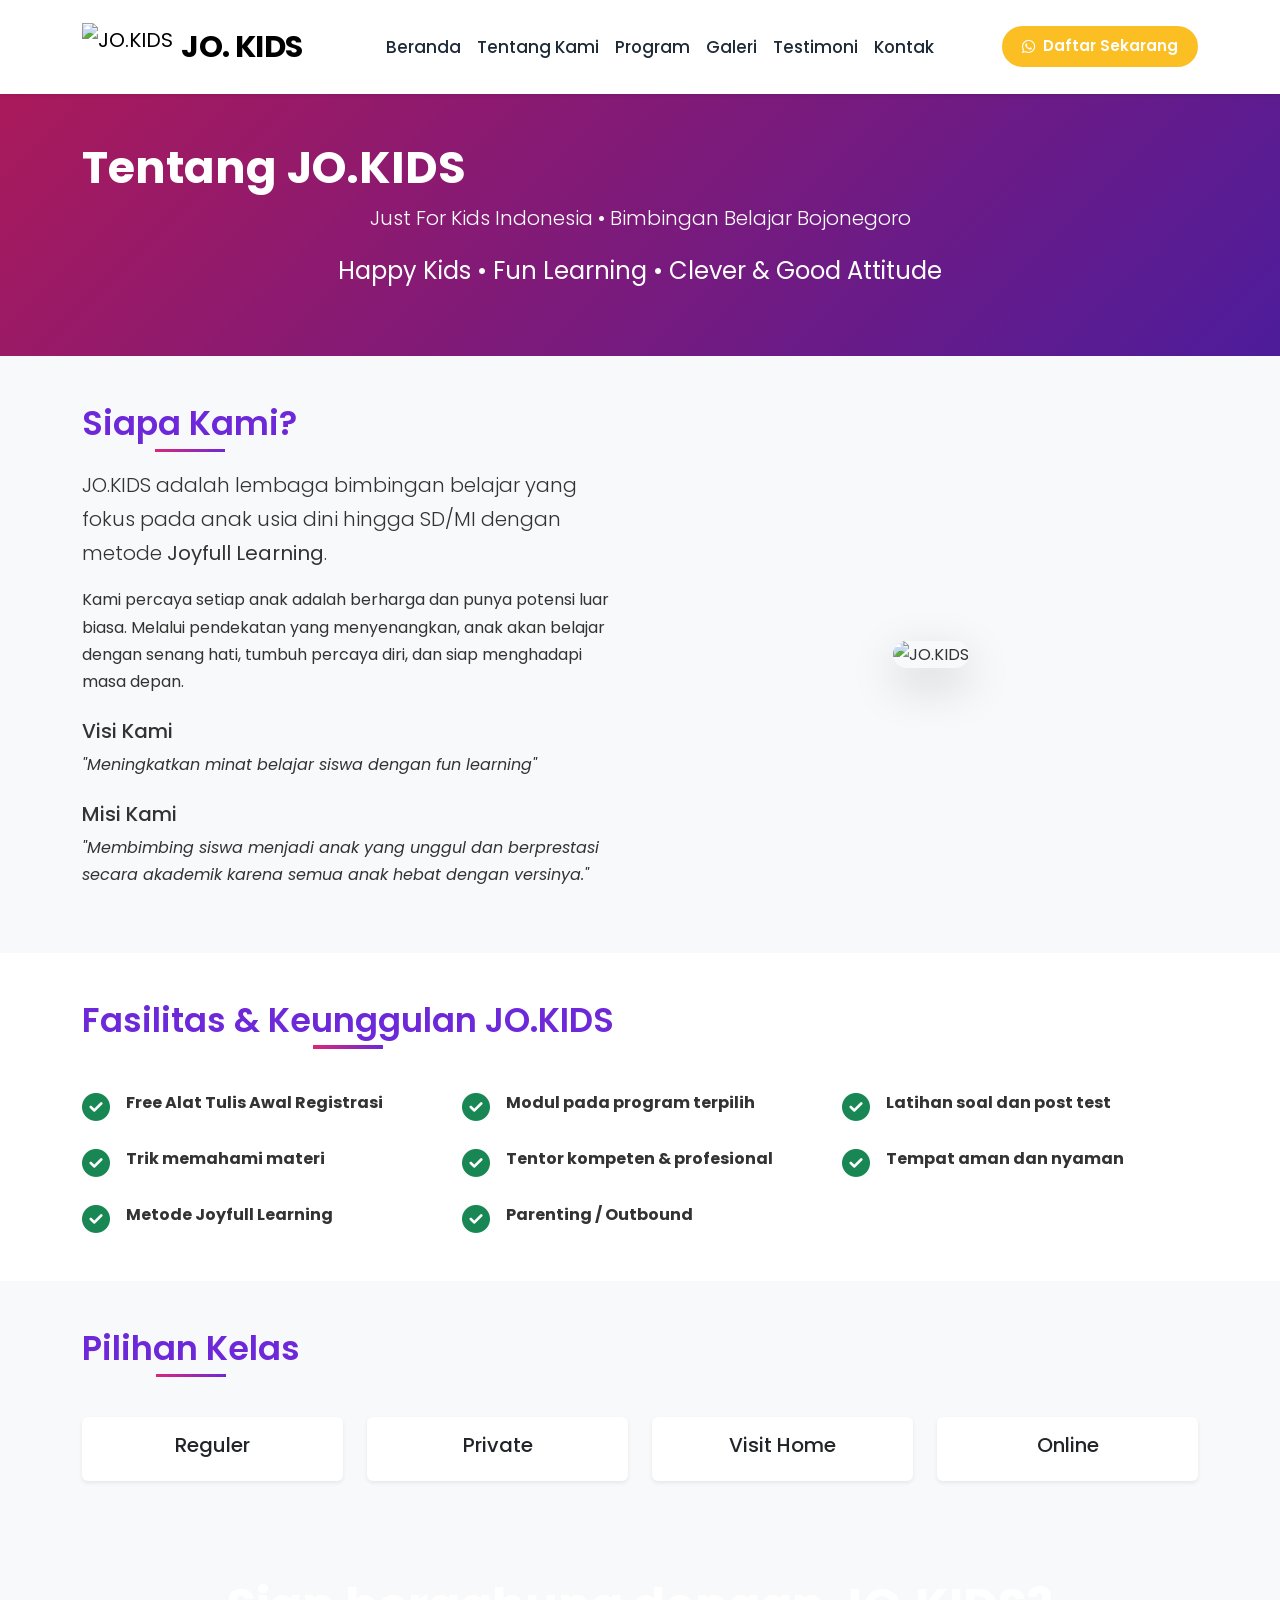
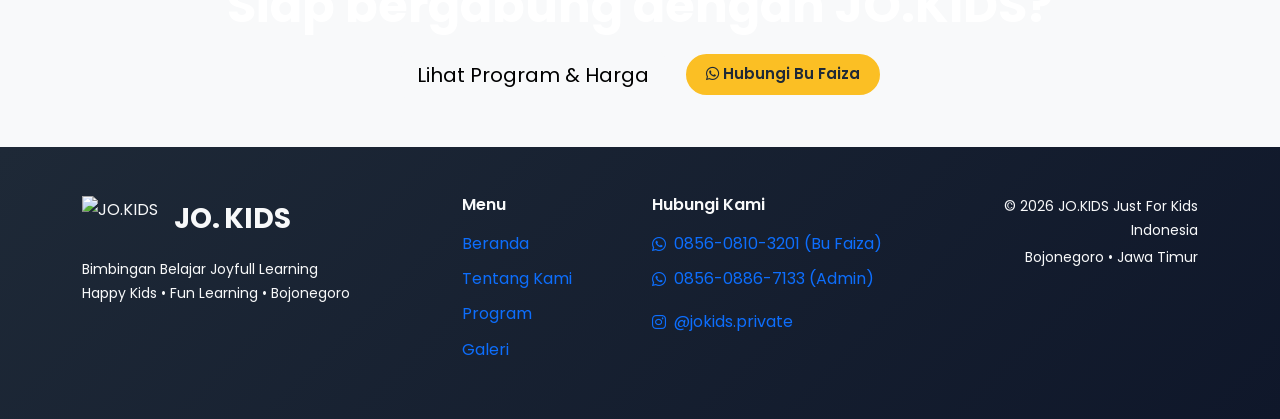
==== pages/about/index.html @ 8c490994 "push ke git hub" ====
<!DOCTYPE html>
<html lang="id">

<head>
    <meta charset="UTF-8">
    <meta name="viewport" content="width=device-width, initial-scale=1.0">
    <meta name="description" content="Tentang JO.KIDS - Bimbingan Belajar Joyfull Learning di Bojonegoro">
    <title>Tentang JO.KIDS | Just For Kids Indonesia</title>

    <!-- Bootstrap 5 -->
    <link href="https://cdn.jsdelivr.net/npm/bootstrap@5.3.3/dist/css/bootstrap.min.css" rel="stylesheet">
    <!-- Font Awesome -->
    <link rel="stylesheet" href="https://cdnjs.cloudflare.com/ajax/libs/font-awesome/6.5.1/css/all.min.css">
    <!-- Custom CSS -->
    <link rel="stylesheet" href="/assets/css/style.css">
</head>

<body class="bg-light d-flex flex-column min-vh-100">

    <!-- Navbar Placeholder -->
    <div id="navbar-placeholder"></div>

    <!-- HERO ABOUT -->
    <section class="hero-bg py-5 py-md-6 text-white text-center">
        <div class="container">
            <h1 class="display-4 fw-bold">Tentang JO.KIDS</h1>
            <p class="lead mb-0">Just For Kids Indonesia • Bimbingan Belajar Bojonegoro</p>
            <p class="mt-3 fs-4">Happy Kids • Fun Learning • Clever &amp; Good Attitude</p>
        </div>
    </section>

    <!-- PROFIL SINGKAT -->
    <section class="py-5">
        <div class="container">
            <div class="row align-items-center g-5">
                <div class="col-lg-6">
                    <h2 class="section-title display-5 mb-4">Siapa Kami?</h2>
                    <p class="lead">JO.KIDS adalah lembaga bimbingan belajar yang fokus pada anak usia dini hingga SD/MI
                        dengan metode <strong>Joyfull Learning</strong>.</p>
                    <p>Kami percaya setiap anak adalah berharga dan punya potensi luar biasa. Melalui pendekatan yang
                        menyenangkan, anak akan belajar dengan senang hati, tumbuh percaya diri, dan siap menghadapi
                        masa depan.</p>

                    <div class="mt-4">
                        <h5 class="text-pink-600">Visi Kami</h5>
                        <p class="fst-italic">"Meningkatkan minat belajar siswa dengan fun learning"</p>

                        <h5 class="text-pink-600 mt-4">Misi Kami</h5>
                        <p class="fst-italic">"Membimbing siswa menjadi anak yang unggul dan berprestasi secara akademik
                            karena semua anak hebat dengan versinya."</p>
                    </div>
                </div>

                <div class="col-lg-6 text-center">
                    <img src="https://source.unsplash.com/random/600x600/?teacher-kids" alt="JO.KIDS"
                        class="img-fluid rounded-4 shadow-lg">
                </div>
            </div>
        </div>
    </section>

    <!-- FASILITAS -->
    <section class="py-5 bg-white">
        <div class="container">
            <h2 class="section-title text-center mb-5">Fasilitas & Keunggulan JO.KIDS</h2>
            <div class="row g-4">
                <div class="col-md-6 col-lg-4">
                    <div class="d-flex gap-3">
                        <i class="fas fa-check-circle text-success fs-3 mt-1"></i>
                        <div>
                            <strong>Free Alat Tulis Awal Registrasi</strong>
                        </div>
                    </div>
                </div>
                <div class="col-md-6 col-lg-4">
                    <div class="d-flex gap-3">
                        <i class="fas fa-check-circle text-success fs-3 mt-1"></i>
                        <div>
                            <strong>Modul pada program terpilih</strong>
                        </div>
                    </div>
                </div>
                <div class="col-md-6 col-lg-4">
                    <div class="d-flex gap-3">
                        <i class="fas fa-check-circle text-success fs-3 mt-1"></i>
                        <div>
                            <strong>Latihan soal dan post test</strong>
                        </div>
                    </div>
                </div>
                <div class="col-md-6 col-lg-4">
                    <div class="d-flex gap-3">
                        <i class="fas fa-check-circle text-success fs-3 mt-1"></i>
                        <div>
                            <strong>Trik memahami materi</strong>
                        </div>
                    </div>
                </div>
                <div class="col-md-6 col-lg-4">
                    <div class="d-flex gap-3">
                        <i class="fas fa-check-circle text-success fs-3 mt-1"></i>
                        <div>
                            <strong>Tentor kompeten & profesional</strong>
                        </div>
                    </div>
                </div>
                <div class="col-md-6 col-lg-4">
                    <div class="d-flex gap-3">
                        <i class="fas fa-check-circle text-success fs-3 mt-1"></i>
                        <div>
                            <strong>Tempat aman dan nyaman</strong>
                        </div>
                    </div>
                </div>
                <div class="col-md-6 col-lg-4">
                    <div class="d-flex gap-3">
                        <i class="fas fa-check-circle text-success fs-3 mt-1"></i>
                        <div>
                            <strong>Metode Joyfull Learning</strong>
                        </div>
                    </div>
                </div>
                <div class="col-md-6 col-lg-4">
                    <div class="d-flex gap-3">
                        <i class="fas fa-check-circle text-success fs-3 mt-1"></i>
                        <div>
                            <strong>Parenting / Outbound</strong>
                        </div>
                    </div>
                </div>
            </div>
        </div>
    </section>

    <!-- OPTION CLASS -->
    <section class="py-5">
        <div class="container">
            <h2 class="section-title text-center mb-5">Pilihan Kelas</h2>
            <div class="row text-center g-4">
                <div class="col-md-3">
                    <div class="card h-100 border-0 shadow-sm">
                        <div class="card-body">
                            <h5>Reguler</h5>
                        </div>
                    </div>
                </div>
                <div class="col-md-3">
                    <div class="card h-100 border-0 shadow-sm">
                        <div class="card-body">
                            <h5>Private</h5>
                        </div>
                    </div>
                </div>
                <div class="col-md-3">
                    <div class="card h-100 border-0 shadow-sm">
                        <div class="card-body">
                            <h5>Visit Home</h5>
                        </div>
                    </div>
                </div>
                <div class="col-md-3">
                    <div class="card h-100 border-0 shadow-sm">
                        <div class="card-body">
                            <h5>Online</h5>
                        </div>
                    </div>
                </div>
            </div>
        </div>
    </section>

    <!-- CTA -->
    <section class="py-5 pink-gradient text-white text-center">
        <div class="container">
            <h2 class="display-5 fw-bold mb-3">Siap bergabung dengan JO.KIDS?</h2>
            <a href="../../pages/programs/index.html" class="btn btn-light btn-lg me-3">Lihat Program & Harga</a>
            <a href="https://wa.me/085608103201" target="_blank" class="btn btn-whatsapp btn-lg">
                <i class="fab fa-whatsapp"></i> Hubungi Bu Faiza
            </a>
        </div>
    </section>

    <!-- Footer Placeholder -->
    <div id="footer-placeholder" class="mt-auto"></div>

    <!-- Scripts -->
    <script src="https://cdn.jsdelivr.net/npm/bootstrap@5.3.3/dist/js/bootstrap.bundle.min.js"></script>
    <script src="/assets/js/main.js"></script>
    <script src="/assets/js/navbar.js"></script>
    <script src="/assets/js/footer.js"></script>
</body>

</html>
---- assets/css/style.css ----
/* =============================================
   JO.KIDS - CSS FINAL (Clean & Organized)
   ============================================= */

@import url('https://fonts.googleapis.com/css2?family=Poppins:wght@400;500;600;700&display=swap');

:root {
    --pink: #db2777;
    --purple: #6d28d9;
    --dark: #1e2937;
}

/* ====================== GLOBAL ====================== */
* {
    margin: 0;
    padding: 0;
    box-sizing: border-box;
}

body {
    font-family: 'Poppins', sans-serif;
    line-height: 1.7;
    color: #333;
}

/* ====================== NAVBAR ====================== */
.navbar {
    padding: 16px 0;
    box-shadow: 0 4px 15px rgba(0, 0, 0, 0.07);
}

.navbar-brand img {
    height: 48px;
}

.navbar-brand span {
    font-size: 1.9rem;
    font-weight: 700;
    letter-spacing: -0.5px;
}

.nav-link {
    font-weight: 500;
    color: var(--dark) !important;
    font-size: 1.05rem;
    padding: 10px 18px;
}

.nav-link:hover,
.nav-link.active {
    color: var(--pink) !important;
}

/* ====================== HERO ====================== */
.hero-bg {
    background: linear-gradient(135deg, #c81e6b, #5b21b6);
    color: white;
    padding: 140px 0 120px;
    position: relative;
}

.hero-bg::before {
    content: '';
    position: absolute;
    top: 0;
    left: 0;
    width: 100%;
    height: 100%;
    background: rgba(0, 0, 0, 0.15);
    z-index: 1;
}

.hero-bg>* {
    position: relative;
    z-index: 2;
}

.hero-bg h1 {
    font-size: 2.8rem;
    font-weight: 700;
    line-height: 1.15;
    text-align: left;
}

/* ====================== BUTTONS ====================== */
.btn-whatsapp {
    background-color: #fbbf24;
    color: #1e2937;
    border: 2px solid #fbbf24;
    font-weight: 600;
    border-radius: 50px;
    padding: 7px 18px;
    font-size: 0.95rem;
    transition: all 0.3s ease;
}

.btn-whatsapp:hover {
    background-color: #f59e0b;
    color: white;
    transform: scale(1.05);
}

.btn-outline-primary {
    background-color: white;
    color: #f59e0b;
    border: 2px solid #f59e0b;
    font-weight: 500;
    border-radius: 50px;
    padding: 7px 22px;
    transition: all 0.3s ease;
}

.btn-outline-primary:hover {
    background-color: #f59e0b;
    color: white;
}

/* ====================== SECTION TITLE ====================== */
.section-title {
    color: var(--purple);
    font-size: 2.1rem;
    font-weight: 600;
    position: relative;
    display: inline-block;
}

.section-title:after {
    content: '';
    position: absolute;
    bottom: -8px;
    left: 50%;
    transform: translateX(-50%);
    width: 70px;
    height: 3.5px;
    background: linear-gradient(to right, var(--pink), var(--purple));
}

/* ====================== PROGRAM UNGGULAN - RE-DESAIN TOTAL FRESH ====================== */
.fresh-program {
    display: flex;
    gap: 24px;
    padding: 32px 28px;
    background: white;
    border-radius: 24px;
    box-shadow: 0 10px 35px rgba(0, 0, 0, 0.07);
    transition: all 0.4s ease;
    height: 100%;
    align-items: flex-start;
}

.fresh-program:hover {
    transform: translateY(-12px);
    box-shadow: 0 25px 50px rgba(219, 39, 119, 0.18);
}

.fresh-icon {
    font-size: 3.5rem;
    flex-shrink: 0;
    width: 75px;
}

.fresh-program h4 {
    font-size: 1.45rem;
    font-weight: 700;
    margin-bottom: 6px;
}

.fresh-program p {
    font-size: 0.98rem;
    line-height: 1.5;
}

/* ====================== FOOTER ====================== */
footer {
    background: linear-gradient(135deg, #1e2937, #0f172a);
    color: #e2e8f0;
    padding: 70px 0 40px;
}

footer a:hover {
    color: #ec4899;
}

/* ====================== RESPONSIVE ====================== */
@media (max-width: 992px) {
    .hero-bg h1 {
        font-size: 2.4rem;
    }
}

@media (max-width: 768px) {
    .hero-bg {
        padding: 100px 0 80px;
    }
}

/* Utility */
.bg-light {
    background-color: #f8f9fa !important;
}

/* ====================== WARNA ICON PROGRAM ====================== */

/* Playgroup - Pink */
.card:nth-child(1) i {
    color: #ec4899 !important;
}

/* Calistung + Tahfidz - Ungu */
.card:nth-child(2) i {
    color: #6d28d9 !important;
}

/* English Kids - Teal / Biru Muda */
.card:nth-child(3) i {
    color: #14b8a6 !important;
}

/* Bonus: Icon lebih besar saat hover */
.card i {
    transition: all 0.3s ease;
}

.card:hover i {
    transform: scale(1.2);
}

/* ====================== ANIMASI CARD PROGRAM UNGGULAN ====================== */
.card {
    transition: all 0.4s cubic-bezier(0.4, 0, 0.2, 1);
}

.card:hover {
    transform: translateY(-18px);
    box-shadow: 0 25px 50px rgba(0, 0, 0, 0.15);
}

.card i {
    transition: all 0.4s cubic-bezier(0.4, 0, 0.2, 1);
}

.card:hover i {
    transform: scale(1.2) rotate(8deg);
}
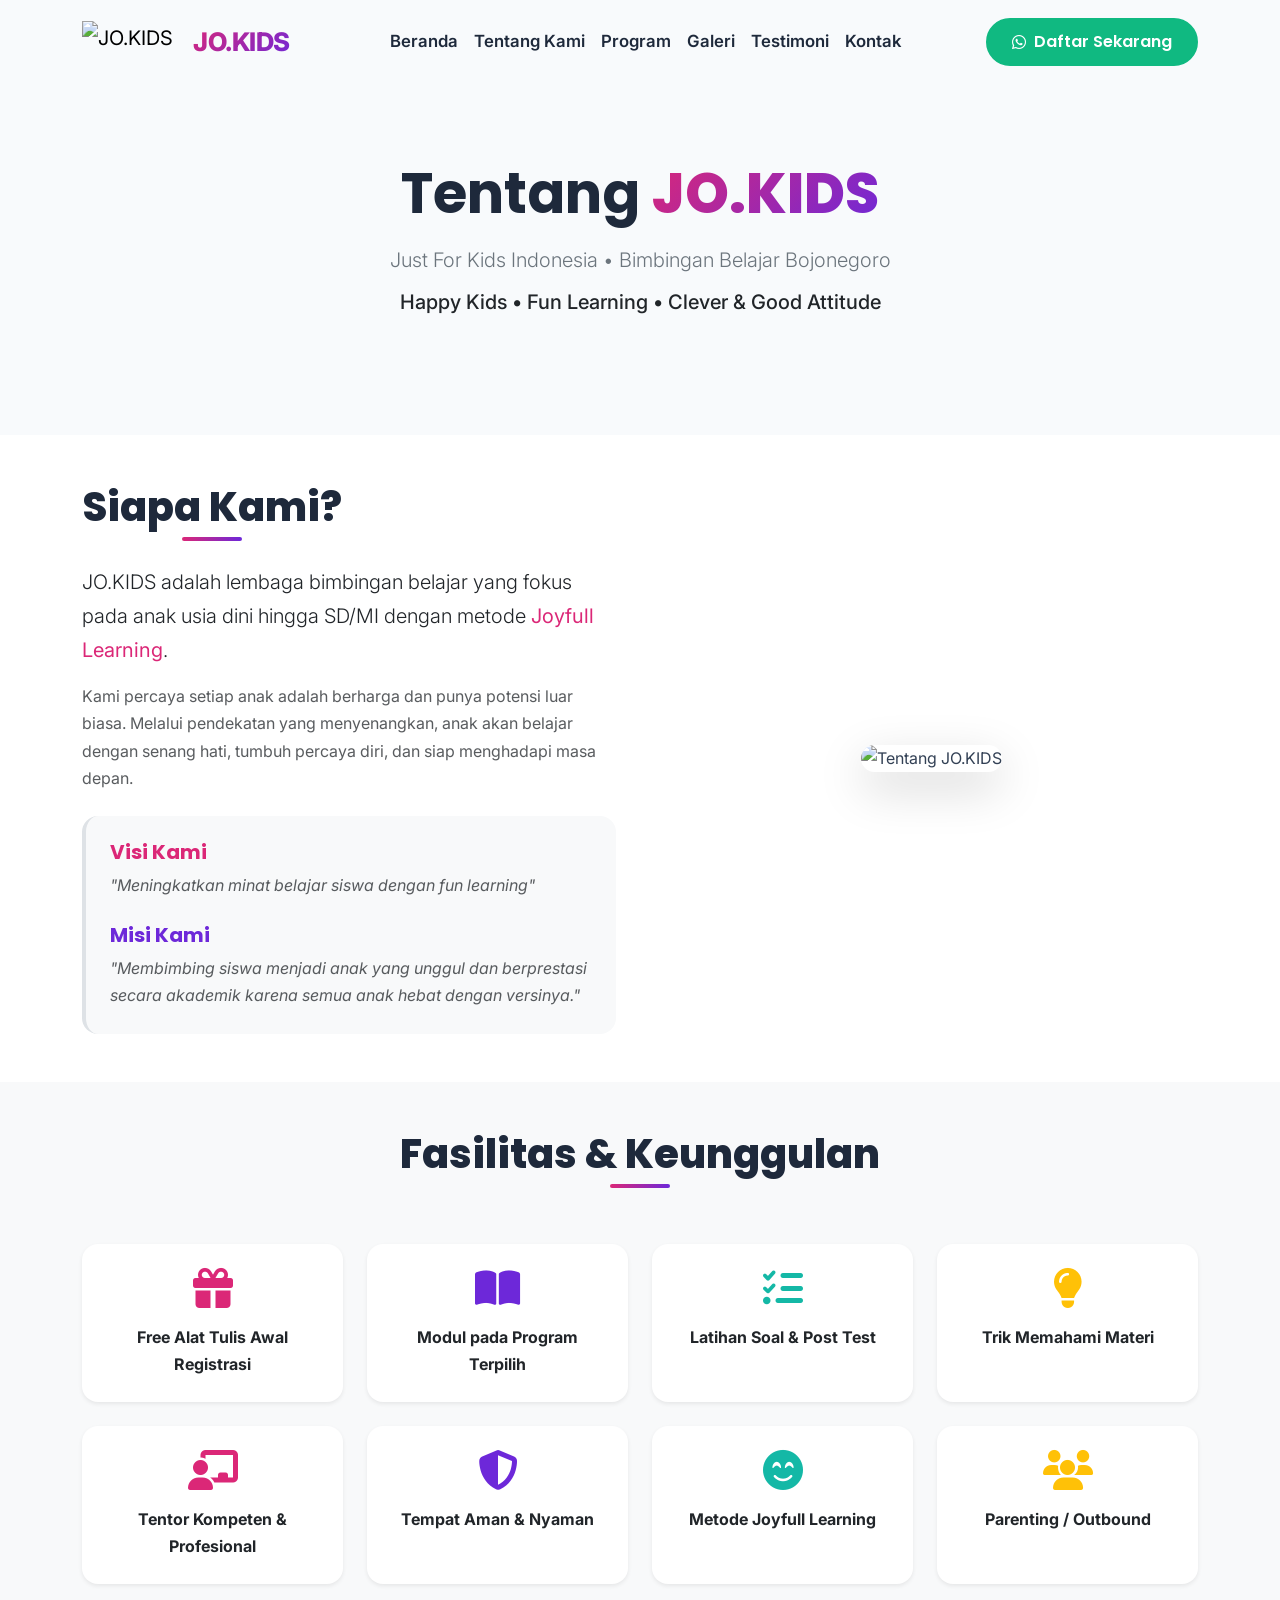
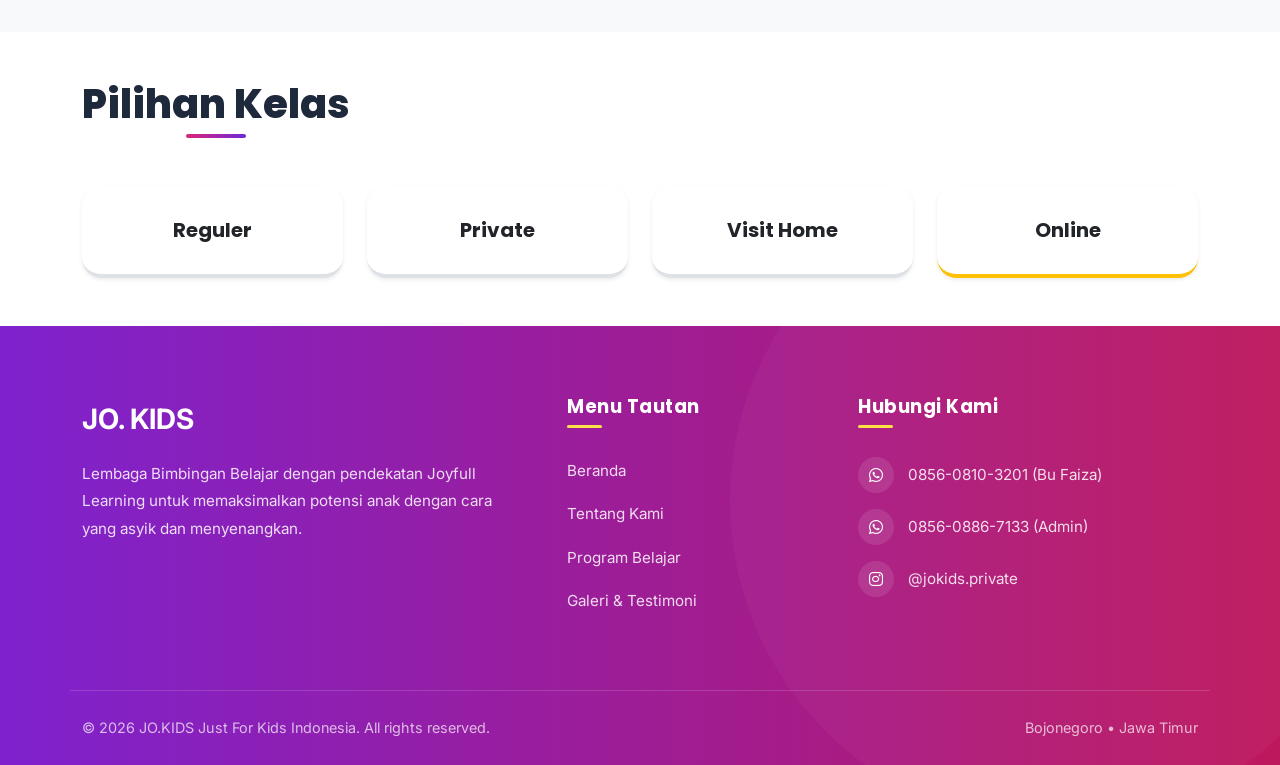
==== commit 83df58a3: "update jokids tampilan" ====
--- a/pages/about/index.html
+++ b/pages/about/index.html
@@ -11,8 +11,8 @@
     <link href="https://cdn.jsdelivr.net/npm/bootstrap@5.3.3/dist/css/bootstrap.min.css" rel="stylesheet">
     <!-- Font Awesome -->
     <link rel="stylesheet" href="https://cdnjs.cloudflare.com/ajax/libs/font-awesome/6.5.1/css/all.min.css">
-    <!-- Custom CSS -->
-    <link rel="stylesheet" href="/assets/css/style.css">
+    <!-- Custom CSS (Gunakan ../../ karena posisi file di dalam pages/about/) -->
+    <link rel="stylesheet" href="../../assets/css/style.css">
 </head>
 
 <body class="bg-light d-flex flex-column min-vh-100">
@@ -20,111 +20,154 @@
     <!-- Navbar Placeholder -->
     <div id="navbar-placeholder"></div>
 
-    <!-- HERO ABOUT -->
-    <section class="hero-bg py-5 py-md-6 text-white text-center">
+    <!-- HERO ABOUT - Disesuaikan dengan CSS kita (Tanpa py-5, Teks Gelap) -->
+    <section class="hero-bg text-center">
         <div class="container">
-            <h1 class="display-4 fw-bold">Tentang JO.KIDS</h1>
-            <p class="lead mb-0">Just For Kids Indonesia • Bimbingan Belajar Bojonegoro</p>
-            <p class="mt-3 fs-4">Happy Kids • Fun Learning • Clever &amp; Good Attitude</p>
+            <h1 class="display-4 fw-bold hero-title mb-3">
+                Tentang <span class="text-gradient">JO.KIDS</span>
+            </h1>
+            <p class="lead mb-2 text-secondary">
+                Just For Kids Indonesia • Bimbingan Belajar Bojonegoro
+            </p>
+            <p class="fs-5 fw-medium text-dark">
+                Happy Kids • Fun Learning • Clever &amp; Good Attitude
+            </p>
         </div>
     </section>
 
     <!-- PROFIL SINGKAT -->
-    <section class="py-5">
+    <section class="py-5 bg-white">
         <div class="container">
             <div class="row align-items-center g-5">
                 <div class="col-lg-6">
-                    <h2 class="section-title display-5 mb-4">Siapa Kami?</h2>
-                    <p class="lead">JO.KIDS adalah lembaga bimbingan belajar yang fokus pada anak usia dini hingga SD/MI
-                        dengan metode <strong>Joyfull Learning</strong>.</p>
-                    <p>Kami percaya setiap anak adalah berharga dan punya potensi luar biasa. Melalui pendekatan yang
+                    <h2 class="section-title display-6 mb-4">Siapa Kami?</h2>
+                    <p class="lead text-dark">
+                        JO.KIDS adalah lembaga bimbingan belajar yang fokus pada anak usia dini hingga SD/MI dengan
+                        metode <strong class="text-pink">Joyfull Learning</strong>.
+                    </p>
+                    <p class="text-muted">
+                        Kami percaya setiap anak adalah berharga dan punya potensi luar biasa. Melalui pendekatan yang
                         menyenangkan, anak akan belajar dengan senang hati, tumbuh percaya diri, dan siap menghadapi
-                        masa depan.</p>
+                        masa depan.
+                    </p>
 
-                    <div class="mt-4">
-                        <h5 class="text-pink-600">Visi Kami</h5>
-                        <p class="fst-italic">"Meningkatkan minat belajar siswa dengan fun learning"</p>
+                    <div class="mt-4 p-4 rounded-4 bg-light border-start border-4 border-pink">
+                        <h5 class="text-pink fw-bold">Visi Kami</h5>
+                        <p class="fst-italic text-muted mb-4">"Meningkatkan minat belajar siswa dengan fun learning"</p>
 
-                        <h5 class="text-pink-600 mt-4">Misi Kami</h5>
-                        <p class="fst-italic">"Membimbing siswa menjadi anak yang unggul dan berprestasi secara akademik
-                            karena semua anak hebat dengan versinya."</p>
+                        <h5 class="text-purple fw-bold">Misi Kami</h5>
+                        <p class="fst-italic text-muted mb-0">"Membimbing siswa menjadi anak yang unggul dan berprestasi
+                            secara akademik karena semua anak hebat dengan versinya."</p>
                     </div>
                 </div>
 
                 <div class="col-lg-6 text-center">
-                    <img src="https://source.unsplash.com/random/600x600/?teacher-kids" alt="JO.KIDS"
-                        class="img-fluid rounded-4 shadow-lg">
+                    <img src="https://images.unsplash.com/photo-1577896851231-70ef18881754?q=80&w=600&auto=format&fit=crop"
+                        alt="Tentang JO.KIDS" class="img-fluid rounded-4 shadow-lg hero-img">
                 </div>
             </div>
         </div>
     </section>
 
     <!-- FASILITAS -->
+    <section class="py-5 bg-light">
+        <div class="container">
+            <div class="text-center mb-5">
+                <h2 class="section-title display-6">Fasilitas & Keunggulan</h2>
+            </div>
+            <div class="row g-4">
+                <!-- Gunakan komponen card ringan agar terlihat rapi -->
+                <div class="col-md-6 col-lg-3">
+                    <div
+                        class="bg-white p-4 rounded-4 shadow-sm h-100 testimo-card d-flex flex-column align-items-center text-center">
+                        <i class="fas fa-gift text-pink fs-1 mb-3"></i>
+                        <strong class="text-dark">Free Alat Tulis Awal Registrasi</strong>
+                    </div>
+                </div>
+                <div class="col-md-6 col-lg-3">
+                    <div
+                        class="bg-white p-4 rounded-4 shadow-sm h-100 testimo-card d-flex flex-column align-items-center text-center">
+                        <i class="fas fa-book-open text-purple fs-1 mb-3"></i>
+                        <strong class="text-dark">Modul pada Program Terpilih</strong>
+                    </div>
+                </div>
+                <div class="col-md-6 col-lg-3">
+                    <div
+                        class="bg-white p-4 rounded-4 shadow-sm h-100 testimo-card d-flex flex-column align-items-center text-center">
+                        <i class="fas fa-tasks text-teal fs-1 mb-3"></i>
+                        <strong class="text-dark">Latihan Soal & Post Test</strong>
+                    </div>
+                </div>
+                <div class="col-md-6 col-lg-3">
+                    <div
+                        class="bg-white p-4 rounded-4 shadow-sm h-100 testimo-card d-flex flex-column align-items-center text-center">
+                        <i class="fas fa-lightbulb text-warning fs-1 mb-3"></i>
+                        <strong class="text-dark">Trik Memahami Materi</strong>
+                    </div>
+                </div>
+                <div class="col-md-6 col-lg-3">
+                    <div
+                        class="bg-white p-4 rounded-4 shadow-sm h-100 testimo-card d-flex flex-column align-items-center text-center">
+                        <i class="fas fa-chalkboard-teacher text-pink fs-1 mb-3"></i>
+                        <strong class="text-dark">Tentor Kompeten & Profesional</strong>
+                    </div>
+                </div>
+                <div class="col-md-6 col-lg-3">
+                    <div
+                        class="bg-white p-4 rounded-4 shadow-sm h-100 testimo-card d-flex flex-column align-items-center text-center">
+                        <i class="fas fa-shield-alt text-purple fs-1 mb-3"></i>
+                        <strong class="text-dark">Tempat Aman & Nyaman</strong>
+                    </div>
+                </div>
+                <div class="col-md-6 col-lg-3">
+                    <div
+                        class="bg-white p-4 rounded-4 shadow-sm h-100 testimo-card d-flex flex-column align-items-center text-center">
+                        <i class="fas fa-smile-beam text-teal fs-1 mb-3"></i>
+                        <strong class="text-dark">Metode Joyfull Learning</strong>
+                    </div>
+                </div>
+                <div class="col-md-6 col-lg-3">
+                    <div
+                        class="bg-white p-4 rounded-4 shadow-sm h-100 testimo-card d-flex flex-column align-items-center text-center">
+                        <i class="fas fa-users text-warning fs-1 mb-3"></i>
+                        <strong class="text-dark">Parenting / Outbound</strong>
+                    </div>
+                </div>
+            </div>
+        </div>
+    </section>
+
+    <!-- OPTION CLASS -->
     <section class="py-5 bg-white">
         <div class="container">
-            <h2 class="section-title text-center mb-5">Fasilitas & Keunggulan JO.KIDS</h2>
-            <div class="row g-4">
-                <div class="col-md-6 col-lg-4">
-                    <div class="d-flex gap-3">
-                        <i class="fas fa-check-circle text-success fs-3 mt-1"></i>
-                        <div>
-                            <strong>Free Alat Tulis Awal Registrasi</strong>
+            <h2 class="section-title text-center mb-5 display-6">Pilihan Kelas</h2>
+            <div class="row text-center g-4 justify-content-center">
+                <!-- Menggunakan style testimo-card agar ada efek melayang -->
+                <div class="col-md-3">
+                    <div class="card h-100 border-0 shadow-sm testimo-card py-3 border-bottom border-4 border-pink">
+                        <div class="card-body">
+                            <h5 class="fw-bold text-dark mb-0">Reguler</h5>
                         </div>
                     </div>
                 </div>
-                <div class="col-md-6 col-lg-4">
-                    <div class="d-flex gap-3">
-                        <i class="fas fa-check-circle text-success fs-3 mt-1"></i>
-                        <div>
-                            <strong>Modul pada program terpilih</strong>
+                <div class="col-md-3">
+                    <div class="card h-100 border-0 shadow-sm testimo-card py-3 border-bottom border-4 border-purple">
+                        <div class="card-body">
+                            <h5 class="fw-bold text-dark mb-0">Private</h5>
                         </div>
                     </div>
                 </div>
-                <div class="col-md-6 col-lg-4">
-                    <div class="d-flex gap-3">
-                        <i class="fas fa-check-circle text-success fs-3 mt-1"></i>
-                        <div>
-                            <strong>Latihan soal dan post test</strong>
+                <div class="col-md-3">
+                    <div class="card h-100 border-0 shadow-sm testimo-card py-3 border-bottom border-4 border-teal">
+                        <div class="card-body">
+                            <h5 class="fw-bold text-dark mb-0">Visit Home</h5>
                         </div>
                     </div>
                 </div>
-                <div class="col-md-6 col-lg-4">
-                    <div class="d-flex gap-3">
-                        <i class="fas fa-check-circle text-success fs-3 mt-1"></i>
-                        <div>
-                            <strong>Trik memahami materi</strong>
-                        </div>
-                    </div>
-                </div>
-                <div class="col-md-6 col-lg-4">
-                    <div class="d-flex gap-3">
-                        <i class="fas fa-check-circle text-success fs-3 mt-1"></i>
-                        <div>
-                            <strong>Tentor kompeten & profesional</strong>
-                        </div>
-                    </div>
-                </div>
-                <div class="col-md-6 col-lg-4">
-                    <div class="d-flex gap-3">
-                        <i class="fas fa-check-circle text-success fs-3 mt-1"></i>
-                        <div>
-                            <strong>Tempat aman dan nyaman</strong>
-                        </div>
-                    </div>
-                </div>
-                <div class="col-md-6 col-lg-4">
-                    <div class="d-flex gap-3">
-                        <i class="fas fa-check-circle text-success fs-3 mt-1"></i>
-                        <div>
-                            <strong>Metode Joyfull Learning</strong>
-                        </div>
-                    </div>
-                </div>
-                <div class="col-md-6 col-lg-4">
-                    <div class="d-flex gap-3">
-                        <i class="fas fa-check-circle text-success fs-3 mt-1"></i>
-                        <div>
-                            <strong>Parenting / Outbound</strong>
+                <div class="col-md-3">
+                    <div class="card h-100 border-0 shadow-sm testimo-card py-3 border-bottom border-4 border-warning">
+                        <div class="card-body">
+                            <h5 class="fw-bold text-dark mb-0">Online</h5>
                         </div>
                     </div>
                 </div>
@@ -132,62 +175,14 @@
         </div>
     </section>
 
-    <!-- OPTION CLASS -->
-    <section class="py-5">
-        <div class="container">
-            <h2 class="section-title text-center mb-5">Pilihan Kelas</h2>
-            <div class="row text-center g-4">
-                <div class="col-md-3">
-                    <div class="card h-100 border-0 shadow-sm">
-                        <div class="card-body">
-                            <h5>Reguler</h5>
-                        </div>
-                    </div>
-                </div>
-                <div class="col-md-3">
-                    <div class="card h-100 border-0 shadow-sm">
-                        <div class="card-body">
-                            <h5>Private</h5>
-                        </div>
-                    </div>
-                </div>
-                <div class="col-md-3">
-                    <div class="card h-100 border-0 shadow-sm">
-                        <div class="card-body">
-                            <h5>Visit Home</h5>
-                        </div>
-                    </div>
-                </div>
-                <div class="col-md-3">
-                    <div class="card h-100 border-0 shadow-sm">
-                        <div class="card-body">
-                            <h5>Online</h5>
-                        </div>
-                    </div>
-                </div>
-            </div>
-        </div>
-    </section>
-
-    <!-- CTA -->
-    <section class="py-5 pink-gradient text-white text-center">
-        <div class="container">
-            <h2 class="display-5 fw-bold mb-3">Siap bergabung dengan JO.KIDS?</h2>
-            <a href="../../pages/programs/index.html" class="btn btn-light btn-lg me-3">Lihat Program & Harga</a>
-            <a href="https://wa.me/085608103201" target="_blank" class="btn btn-whatsapp btn-lg">
-                <i class="fab fa-whatsapp"></i> Hubungi Bu Faiza
-            </a>
-        </div>
-    </section>
-
     <!-- Footer Placeholder -->
     <div id="footer-placeholder" class="mt-auto"></div>
 
-    <!-- Scripts -->
+    <!-- Scripts (Gunakan ../../ agar pathnya benar) -->
     <script src="https://cdn.jsdelivr.net/npm/bootstrap@5.3.3/dist/js/bootstrap.bundle.min.js"></script>
-    <script src="/assets/js/main.js"></script>
-    <script src="/assets/js/navbar.js"></script>
-    <script src="/assets/js/footer.js"></script>
+    <script src="../../assets/js/main.js"></script>
+    <script src="../../assets/js/navbar.js"></script>
+    <script src="../../assets/js/footer.js"></script>
 </body>
 
 </html>
--- a/assets/css/style.css
+++ b/assets/css/style.css
@@ -2,12 +2,14 @@
    JO.KIDS - CSS FINAL (Clean & Organized)
    ============================================= */
 
-@import url('https://fonts.googleapis.com/css2?family=Poppins:wght@400;500;600;700&display=swap');
+@import url('https://fonts.googleapis.com/css2?family=Poppins:wght@400;500;600;700;800&family=Inter:wght@400;500&display=swap');
 
 :root {
     --pink: #db2777;
     --purple: #6d28d9;
-    --dark: #1e2937;
+    --teal: #14b8a6;
+    --dark: #1e293b;
+    --light-bg: #f8fafc;
 }
 
 /* ====================== GLOBAL ====================== */
@@ -18,32 +20,113 @@
 }
 
 body {
+    font-family: 'Inter', sans-serif;
+    line-height: 1.7;
+    color: #334155;
+    background-color: var(--light-bg);
+    /* Set padding 0 di body, biarkan Hero Section yang mengatur jarak aman */
+    padding-top: 0;
+}
+
+h1,
+h2,
+h3,
+h4,
+h5,
+h6 {
     font-family: 'Poppins', sans-serif;
-    line-height: 1.7;
-    color: #333;
-}
-
-/* ====================== NAVBAR ====================== */
+    color: var(--dark);
+}
+
+/* Utility Warna Khusus & Badge */
+.text-pink {
+    color: var(--pink) !important;
+}
+
+.text-purple {
+    color: var(--purple) !important;
+}
+
+.text-teal {
+    color: var(--teal) !important;
+}
+
+.bg-pink-light {
+    background-color: rgba(219, 39, 119, 0.1) !important;
+}
+
+.bg-purple-light {
+    background-color: rgba(109, 40, 217, 0.1) !important;
+}
+
+.bg-teal-light {
+    background-color: rgba(20, 184, 166, 0.1) !important;
+}
+
+
+/* ====================== NAVBAR (State Awal: Transparan) ====================== */
 .navbar {
-    padding: 16px 0;
-    box-shadow: 0 4px 15px rgba(0, 0, 0, 0.07);
+    padding: 15px 0;
+    /* Ukuran padding dibuat tetap 15px */
+    background-color: transparent !important;
+    box-shadow: none;
+    border-bottom: none;
+    position: fixed;
+    top: 0;
+    width: 100%;
+    z-index: 1050;
+    transition: all 0.4s ease-in-out;
+}
+
+.navbar-brand {
+    display: flex;
+    align-items: center;
+    gap: 12px;
+    text-decoration: none;
 }
 
 .navbar-brand img {
-    height: 48px;
+    height: 42px;
+    /* Ukuran gambar tetap */
+    object-fit: contain;
 }
 
 .navbar-brand span {
-    font-size: 1.9rem;
-    font-weight: 700;
+    font-size: 1.6rem;
+    /* Ukuran teks logo tetap */
+    font-weight: 800;
     letter-spacing: -0.5px;
+    background: linear-gradient(135deg, var(--pink), var(--purple));
+    -webkit-background-clip: text;
+    -webkit-text-fill-color: transparent;
+    transition: all 0.4s ease;
 }
 
 .nav-link {
-    font-weight: 500;
+    font-weight: 600;
     color: var(--dark) !important;
     font-size: 1.05rem;
     padding: 10px 18px;
+    position: relative;
+    transition: all 0.3s ease;
+}
+
+.nav-link::after {
+    content: '';
+    position: absolute;
+    width: 0;
+    height: 3px;
+    bottom: 2px;
+    left: 50%;
+    background: linear-gradient(to right, var(--pink), var(--purple));
+    transition: all 0.3s ease;
+    transform: translateX(-50%);
+    border-radius: 2px;
+}
+
+.nav-link:hover::after,
+.nav-link.active::after {
+    width: 60%;
 }
 
 .nav-link:hover,
@@ -51,194 +134,406 @@
     color: var(--pink) !important;
 }
 
-/* ====================== HERO ====================== */
+.navbar-toggler i {
+    color: var(--dark);
+    transition: color 0.3s ease;
+}
+
+/* ====================== NAVBAR (State Saat Di-Scroll: GRADASI ALA FOOTER) ====================== */
+.navbar.scrolled {
+    padding: 15px 0;
+    /* Ini rahasianya: Gradasi persis seperti footer! */
+    background: linear-gradient(to right, #7e22ce, #be185d) !important;
+    box-shadow: 0 4px 20px rgba(0, 0, 0, 0.15);
+    /* Menghilangkan border gradasi bawah karena background-nya sudah gradasi */
+    border-image: none;
+    border-bottom: none;
+}
+
+/* Teks Logo jadi putih bersih saat di-scroll */
+.navbar.scrolled .navbar-brand span {
+    background: none !important;
+    -webkit-text-fill-color: #ffffff !important;
+    color: #ffffff !important;
+    font-size: 1.6rem;
+}
+
+/* Teks Menu jadi putih agak transparan */
+.navbar.scrolled .nav-link {
+    color: rgba(255, 255, 255, 0.9) !important;
+}
+
+/* Teks Menu jadi putih solid saat di-hover/aktif */
+.navbar.scrolled .nav-link:hover,
+.navbar.scrolled .nav-link.active {
+    color: #ffffff !important;
+}
+
+/* Garis bawah menu saat di-hover menjadi kuning agar kontras dengan gradasi background */
+.navbar.scrolled .nav-link::after {
+    background: #fde047;
+}
+
+/* Icon Hamburger (Mobile) jadi putih */
+.navbar.scrolled .navbar-toggler i {
+    color: #ffffff;
+}
+
+/* ====================== TOMBOL WA DI NAVBAR SAAT DI-SCROLL ====================== */
+/* Tombol diubah menjadi Outline Putih agar elegan di atas background gradasi */
+.navbar.scrolled .btn-whatsapp {
+    background-color: transparent !important;
+    color: #ffffff !important;
+    border: 2px solid #ffffff !important;
+}
+
+/* Saat di-hover, tombol WA jadi kuning */
+.navbar.scrolled .btn-whatsapp:hover {
+    background-color: #fde047 !important;
+    border-color: #fde047 !important;
+    color: #1e293b !important;
+    /* Teks jadi gelap agar terbaca jelas di atas kuning */
+}
+
+/* ====================== TOMBOL NAVBAR FIX ====================== */
+.btn-whatsapp {
+    background-color: #10b981;
+    color: #ffffff !important;
+    /* Paksa warna teks jadi putih di awal */
+    border: 2px solid #10b981;
+    font-family: 'Poppins', sans-serif;
+    font-weight: 600;
+    padding: 8px 24px;
+    font-size: 1rem;
+    transition: all 0.3s ease;
+}
+
+.btn-whatsapp:hover {
+    background-color: #059669;
+    border-color: #059669;
+    color: #ffffff !important;
+    transform: translateY(-3px);
+    box-shadow: 0 10px 20px rgba(16, 185, 129, 0.2);
+}
+
+.navbar.scrolled .btn-whatsapp {
+    background-color: #ffffff !important;
+    color: var(--purple) !important;
+    /* Saat scroll, teks tombol WA jadi ungu */
+    border: 2px solid #ffffff !important;
+}
+
+.navbar.scrolled .btn-whatsapp:hover {
+    background-color: #fde047 !important;
+    border-color: #fde047 !important;
+    color: var(--dark) !important;
+}
+
+/* ====================== HERO SECTION (Perbaikan Nabrak) ====================== */
 .hero-bg {
-    background: linear-gradient(135deg, #c81e6b, #5b21b6);
-    color: white;
-    padding: 140px 0 120px;
+    background-color: var(--light-bg);
     position: relative;
-}
-
-.hero-bg::before {
-    content: '';
-    position: absolute;
-    top: 0;
-    left: 0;
-    width: 100%;
-    height: 100%;
-    background: rgba(0, 0, 0, 0.15);
-    z-index: 1;
-}
-
-.hero-bg>* {
-    position: relative;
-    z-index: 2;
-}
-
-.hero-bg h1 {
-    font-size: 2.8rem;
-    font-weight: 700;
-    line-height: 1.15;
-    text-align: left;
-}
+    /* PENTING: Padding 160px ini yang mendorong konten ke bawah agar tidak ditabrak Navbar */
+    padding: 160px 0 100px;
+    overflow: hidden;
+}
+
+.hero-title {
+    color: var(--dark);
+    font-weight: 800;
+    line-height: 1.2;
+}
+
+.text-gradient {
+    background: linear-gradient(135deg, var(--pink), var(--purple));
+    -webkit-background-clip: text;
+    -webkit-text-fill-color: transparent;
+    font-weight: 800 !important;
+}
+
+.hero-img {
+    animation: float 6s ease-in-out infinite;
+}
+
+@keyframes float {
+    0% {
+        transform: translateY(0px);
+    }
+
+    50% {
+        transform: translateY(-15px);
+    }
+
+    100% {
+        transform: translateY(0px);
+    }
+}
+
 
 /* ====================== BUTTONS ====================== */
 .btn-whatsapp {
-    background-color: #fbbf24;
-    color: #1e2937;
-    border: 2px solid #fbbf24;
+    background-color: #10b981;
+    color: white;
+    border: 2px solid #10b981;
+    font-family: 'Poppins', sans-serif;
     font-weight: 600;
     border-radius: 50px;
-    padding: 7px 18px;
-    font-size: 0.95rem;
+    padding: 10px 24px;
+    font-size: 1rem;
     transition: all 0.3s ease;
 }
 
 .btn-whatsapp:hover {
-    background-color: #f59e0b;
+    background-color: #059669;
+    border-color: #059669;
     color: white;
-    transform: scale(1.05);
+    transform: translateY(-3px);
+    box-shadow: 0 10px 20px rgba(16, 185, 129, 0.2);
 }
 
 .btn-outline-primary {
-    background-color: white;
-    color: #f59e0b;
-    border: 2px solid #f59e0b;
-    font-weight: 500;
+    background-color: transparent;
+    color: var(--pink);
+    border: 2px solid var(--pink);
+    font-family: 'Poppins', sans-serif;
+    font-weight: 600;
     border-radius: 50px;
-    padding: 7px 22px;
+    padding: 10px 24px;
     transition: all 0.3s ease;
 }
 
 .btn-outline-primary:hover {
-    background-color: #f59e0b;
+    background-color: var(--pink);
     color: white;
-}
+    transform: translateY(-3px);
+    box-shadow: 0 10px 20px rgba(219, 39, 119, 0.2);
+}
+
 
 /* ====================== SECTION TITLE ====================== */
 .section-title {
-    color: var(--purple);
-    font-size: 2.1rem;
-    font-weight: 600;
+    color: var(--dark);
+    font-weight: 800;
     position: relative;
     display: inline-block;
+    padding-bottom: 10px;
 }
 
 .section-title:after {
     content: '';
     position: absolute;
-    bottom: -8px;
+    bottom: 0;
     left: 50%;
     transform: translateX(-50%);
-    width: 70px;
-    height: 3.5px;
+    width: 60px;
+    height: 4px;
+    border-radius: 2px;
     background: linear-gradient(to right, var(--pink), var(--purple));
 }
 
-/* ====================== PROGRAM UNGGULAN - RE-DESAIN TOTAL FRESH ====================== */
+
+/* ====================== PROGRAM UNGGULAN ====================== */
 .fresh-program {
     display: flex;
-    gap: 24px;
+    gap: 20px;
     padding: 32px 28px;
     background: white;
     border-radius: 24px;
-    box-shadow: 0 10px 35px rgba(0, 0, 0, 0.07);
-    transition: all 0.4s ease;
+    box-shadow: 0 4px 6px -1px rgba(0, 0, 0, 0.05);
+    transition: all 0.4s cubic-bezier(0.4, 0, 0.2, 1);
     height: 100%;
     align-items: flex-start;
 }
 
 .fresh-program:hover {
-    transform: translateY(-12px);
-    box-shadow: 0 25px 50px rgba(219, 39, 119, 0.18);
+    transform: translateY(-8px);
+    box-shadow: 0 20px 40px rgba(0, 0, 0, 0.08);
 }
 
 .fresh-icon {
-    font-size: 3.5rem;
+    font-size: 2.8rem;
     flex-shrink: 0;
-    width: 75px;
+    width: 60px;
+    transition: transform 0.4s ease;
+}
+
+.fresh-program:hover .fresh-icon {
+    transform: scale(1.1) rotate(5deg);
 }
 
 .fresh-program h4 {
-    font-size: 1.45rem;
+    font-size: 1.25rem;
     font-weight: 700;
-    margin-bottom: 6px;
+    margin-bottom: 8px;
 }
 
 .fresh-program p {
-    font-size: 0.98rem;
-    line-height: 1.5;
-}
-
-/* ====================== FOOTER ====================== */
-footer {
-    background: linear-gradient(135deg, #1e2937, #0f172a);
-    color: #e2e8f0;
-    padding: 70px 0 40px;
-}
-
-footer a:hover {
-    color: #ec4899;
-}
+    font-size: 0.95rem;
+    line-height: 1.6;
+}
+
+
+/* ====================== TESTIMONIAL CARD ====================== */
+.testimo-card {
+    border-radius: 20px;
+    transition: all 0.3s ease;
+}
+
+.testimo-card:hover {
+    transform: translateY(-5px);
+    box-shadow: 0 15px 30px rgba(0, 0, 0, 0.06) !important;
+}
+
+/* ====================== FOOTER (Professional & Elegant) ====================== */
+.custom-footer {
+    background: linear-gradient(to right, #7e22ce, #be185d);
+    color: #ffffff;
+    padding: 70px 0 0 0;
+    /* Padding bawah kita nol-kan karena sudah diatur oleh .footer-bottom */
+    position: relative;
+    overflow: hidden;
+}
+
+/* Lingkaran raksasa dekoratif di background */
+.custom-footer::before {
+    content: '';
+    position: absolute;
+    top: -150px;
+    right: -100px;
+    width: 650px;
+    height: 650px;
+    background: rgba(255, 255, 255, 0.03);
+    /* Transparansi dibuat lebih soft */
+    border-radius: 50%;
+    z-index: 0;
+    pointer-events: none;
+}
+
+.relative-z-index {
+    position: relative;
+    z-index: 1;
+}
+
+/* Tipografi Judul Menu Footer */
+.custom-footer h6 {
+    font-family: 'Poppins', sans-serif;
+    font-size: 1.15rem;
+    color: #ffffff;
+    font-weight: 700;
+    margin-bottom: 1.8rem;
+    letter-spacing: 0.5px;
+    position: relative;
+    padding-bottom: 10px;
+}
+
+/* Aksen garis pendek di bawah judul (Kunci tampilan pro) */
+.custom-footer h6::after {
+    content: '';
+    position: absolute;
+    left: 0;
+    bottom: 0;
+    width: 35px;
+    height: 3px;
+    background-color: #fde047;
+    /* Warna kuning pastel */
+    border-radius: 2px;
+}
+
+.footer-text {
+    font-size: 0.95rem;
+    color: rgba(255, 255, 255, 0.85);
+    line-height: 1.8;
+}
+
+/* Style Link Footer */
+.footer-link {
+    color: rgba(255, 255, 255, 0.85);
+    text-decoration: none;
+    font-size: 0.95rem;
+    transition: all 0.3s ease;
+    display: inline-flex;
+    align-items: center;
+}
+
+.footer-link:hover {
+    color: #ffffff;
+    transform: translateX(6px);
+    /* Efek geser halus saat dihover */
+}
+
+/* Desain Icon Kontak yang Lebih Mewah */
+.footer-contact-icon {
+    width: 36px;
+    height: 36px;
+    display: flex;
+    align-items: center;
+    justify-content: center;
+    background: rgba(255, 255, 255, 0.1);
+    /* Latar transparan tipis */
+    border-radius: 50%;
+    margin-right: 14px;
+    font-size: 1rem;
+    color: #ffffff;
+    transition: all 0.3s ease;
+}
+
+/* Efek saat baris kontak di-hover */
+.footer-link:hover .footer-contact-icon {
+    background: #fde047;
+    color: #be185d;
+    transform: scale(1.1);
+}
+
+/* Area Copyright Terpisah (Garis pembatas tipis) */
+.footer-bottom {
+    margin-top: 60px;
+    padding: 25px 0;
+    border-top: 1px solid rgba(255, 255, 255, 0.15);
+    /* Garis batas ala corporate */
+    font-size: 0.9rem;
+    color: rgba(255, 255, 255, 0.7);
+}
+
+@media (max-width: 992px) {
+    .custom-footer h6::after {
+        left: 50%;
+        transform: translateX(-50%);
+    }
+
+    .custom-footer .text-md-end {
+        text-align: center !important;
+    }
+}
+
 
 /* ====================== RESPONSIVE ====================== */
 @media (max-width: 992px) {
-    .hero-bg h1 {
-        font-size: 2.4rem;
+    .hero-title {
+        font-size: 2.5rem;
     }
 }
 
 @media (max-width: 768px) {
     .hero-bg {
-        padding: 100px 0 80px;
-    }
-}
-
-/* Utility */
-.bg-light {
-    background-color: #f8f9fa !important;
-}
-
-/* ====================== WARNA ICON PROGRAM ====================== */
-
-/* Playgroup - Pink */
-.card:nth-child(1) i {
-    color: #ec4899 !important;
-}
-
-/* Calistung + Tahfidz - Ungu */
-.card:nth-child(2) i {
-    color: #6d28d9 !important;
-}
-
-/* English Kids - Teal / Biru Muda */
-.card:nth-child(3) i {
-    color: #14b8a6 !important;
-}
-
-/* Bonus: Icon lebih besar saat hover */
-.card i {
-    transition: all 0.3s ease;
-}
-
-.card:hover i {
-    transform: scale(1.2);
-}
-
-/* ====================== ANIMASI CARD PROGRAM UNGGULAN ====================== */
-.card {
-    transition: all 0.4s cubic-bezier(0.4, 0, 0.2, 1);
-}
-
-.card:hover {
-    transform: translateY(-18px);
-    box-shadow: 0 25px 50px rgba(0, 0, 0, 0.15);
-}
-
-.card i {
-    transition: all 0.4s cubic-bezier(0.4, 0, 0.2, 1);
-}
-
-.card:hover i {
-    transform: scale(1.2) rotate(8deg);
+        padding: 140px 0 80px;
+        text-align: center;
+    }
+
+    .hero-bg h1 {
+        text-align: center;
+    }
+
+    .hero-bg .d-flex.flex-wrap {
+        justify-content: center;
+    }
+
+    .hero-bg .mt-4.d-flex {
+        justify-content: center;
+        flex-direction: column;
+        gap: 10px !important;
+    }
+
+    .section-title {
+        font-size: 2rem;
+    }
 }
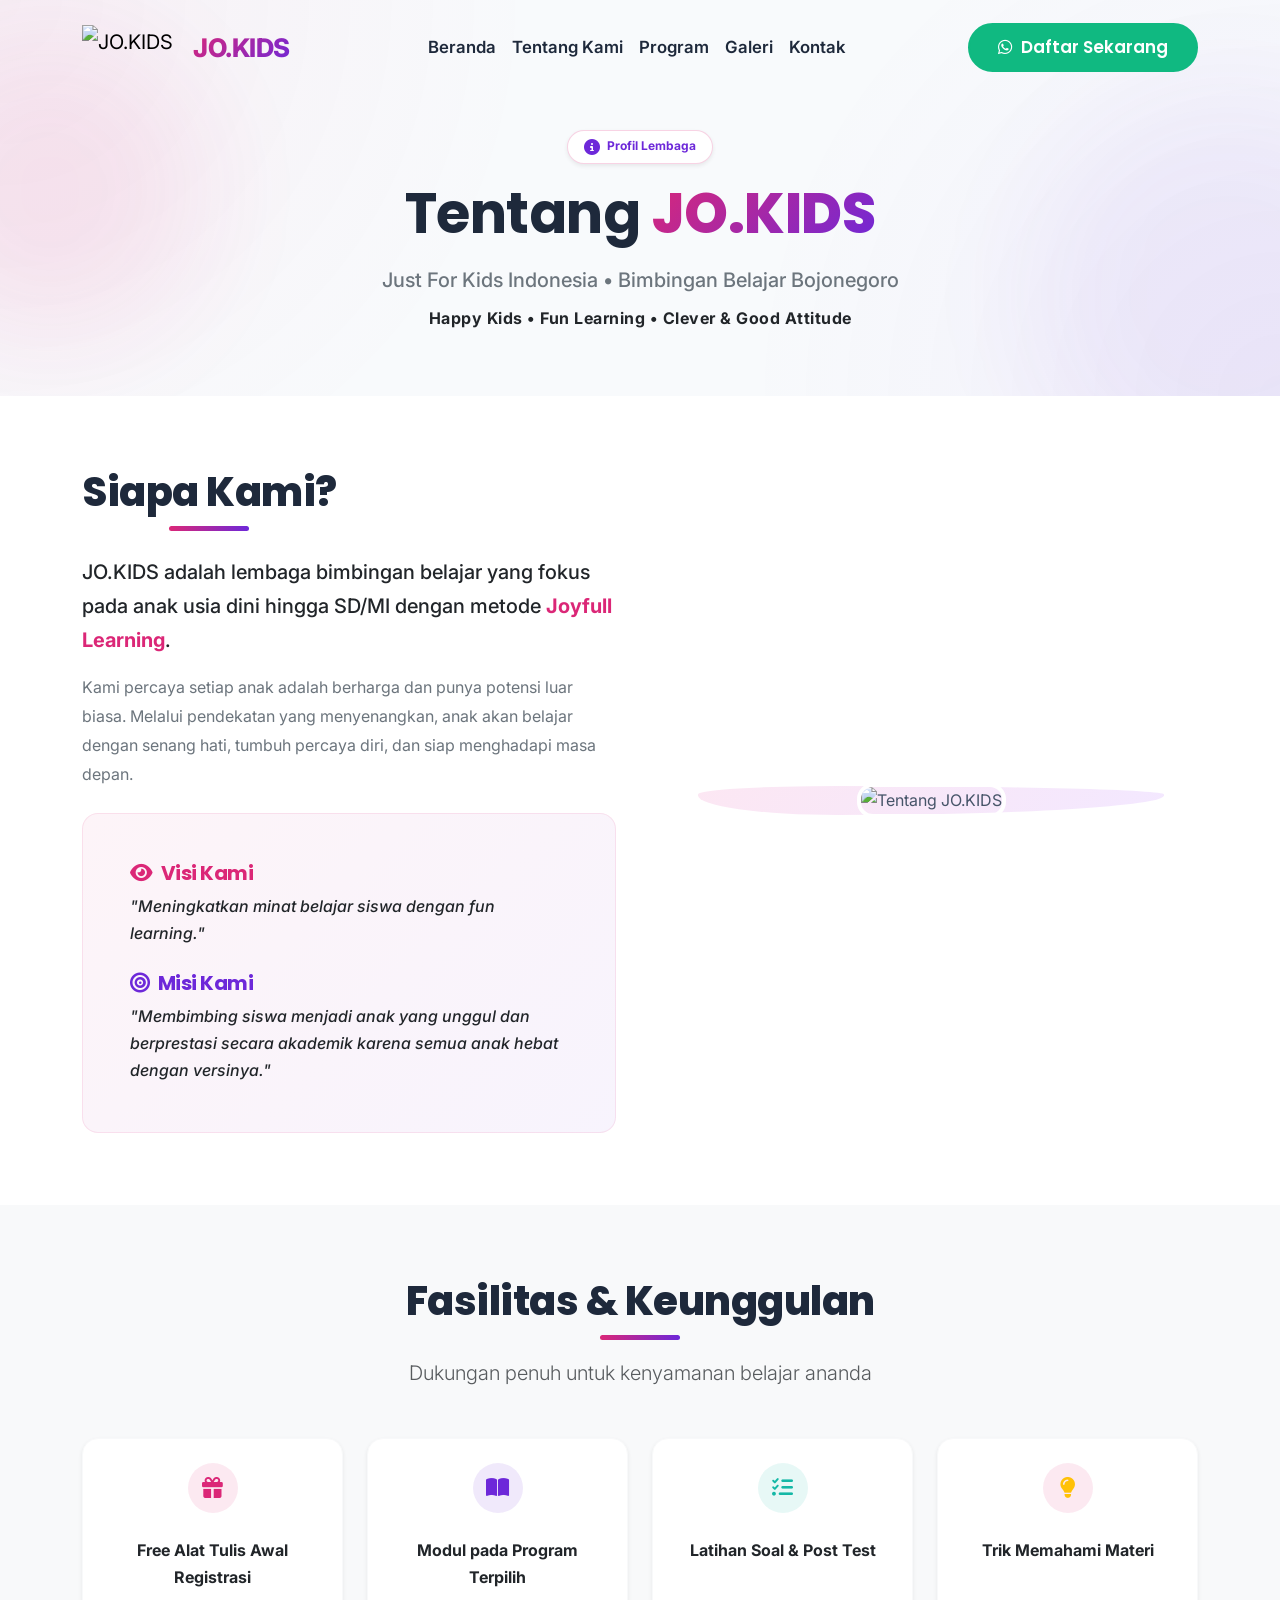
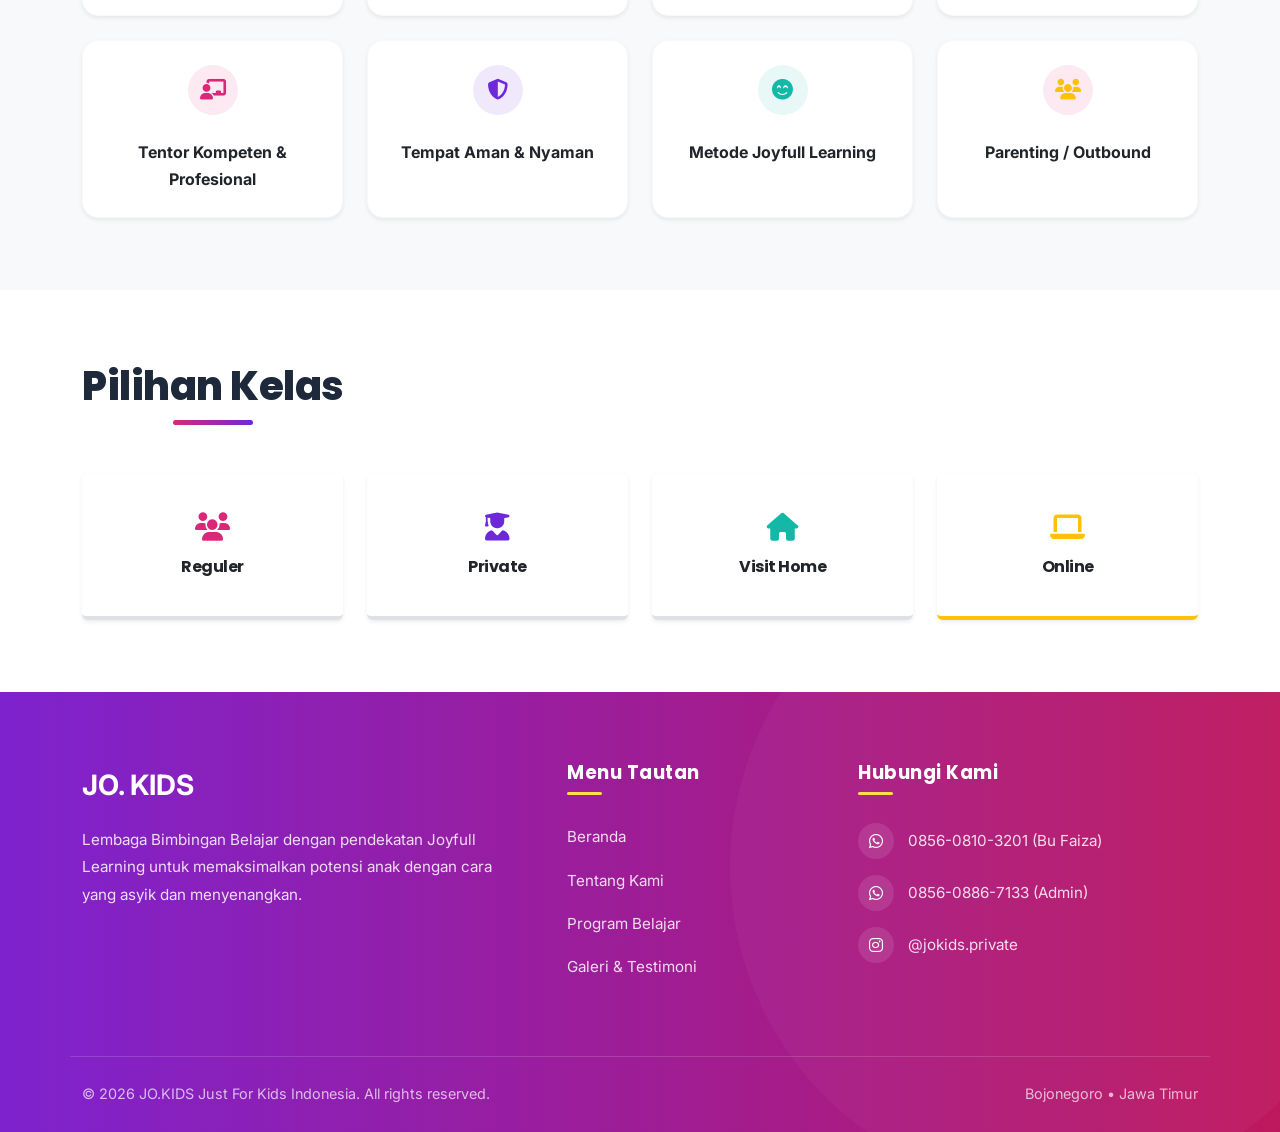
==== commit a72e63ef: "update tampilan" ====
--- a/pages/about/index.html
+++ b/pages/about/index.html
@@ -20,50 +20,70 @@
     <!-- Navbar Placeholder -->
     <div id="navbar-placeholder"></div>
 
-    <!-- HERO ABOUT - Disesuaikan dengan CSS kita (Tanpa py-5, Teks Gelap) -->
-    <section class="hero-bg text-center">
-        <div class="container">
+    <!-- HERO ABOUT - Konsisten dengan desain utama -->
+    <section class="hero-bg position-relative text-center pb-5">
+        <div class="blob-shape blob-1"></div>
+        <div class="blob-shape blob-2"></div>
+        <div class="container position-relative z-1">
+            <span
+                class="badge bg-white text-purple shadow-sm mb-3 px-3 py-2 rounded-pill fw-bold border border-pink-subtle">
+                <i class="fas fa-info-circle text-purple me-1 fs-6 align-middle"></i> Profil Lembaga
+            </span>
             <h1 class="display-4 fw-bold hero-title mb-3">
                 Tentang <span class="text-gradient">JO.KIDS</span>
             </h1>
-            <p class="lead mb-2 text-secondary">
+            <p class="lead mb-2 text-secondary fw-medium">
                 Just For Kids Indonesia • Bimbingan Belajar Bojonegoro
             </p>
-            <p class="fs-5 fw-medium text-dark">
+            <p class="text-dark fw-bold" style="letter-spacing: 0.5px;">
                 Happy Kids • Fun Learning • Clever &amp; Good Attitude
             </p>
         </div>
     </section>
 
     <!-- PROFIL SINGKAT -->
-    <section class="py-5 bg-white">
-        <div class="container">
+    <section class="py-5 bg-white position-relative z-1">
+        <div class="container py-4">
             <div class="row align-items-center g-5">
                 <div class="col-lg-6">
                     <h2 class="section-title display-6 mb-4">Siapa Kami?</h2>
-                    <p class="lead text-dark">
+                    <p class="lead text-dark fw-medium">
                         JO.KIDS adalah lembaga bimbingan belajar yang fokus pada anak usia dini hingga SD/MI dengan
                         metode <strong class="text-pink">Joyfull Learning</strong>.
                     </p>
-                    <p class="text-muted">
+                    <p class="text-secondary" style="line-height: 1.8;">
                         Kami percaya setiap anak adalah berharga dan punya potensi luar biasa. Melalui pendekatan yang
                         menyenangkan, anak akan belajar dengan senang hati, tumbuh percaya diri, dan siap menghadapi
                         masa depan.
                     </p>
 
-                    <div class="mt-4 p-4 rounded-4 bg-light border-start border-4 border-pink">
-                        <h5 class="text-pink fw-bold">Visi Kami</h5>
-                        <p class="fst-italic text-muted mb-4">"Meningkatkan minat belajar siswa dengan fun learning"</p>
-
-                        <h5 class="text-purple fw-bold">Misi Kami</h5>
-                        <p class="fst-italic text-muted mb-0">"Membimbing siswa menjadi anak yang unggul dan berprestasi
-                            secara akademik karena semua anak hebat dengan versinya."</p>
-                    </div>
-                </div>
-
-                <div class="col-lg-6 text-center">
+                    <!-- Visi Misi Box (Premium Gradient Style) -->
+                    <div class="mt-4 p-4 p-md-5 rounded-4 border-0"
+                        style="background: linear-gradient(135deg, rgba(219, 39, 119, 0.05), rgba(109, 40, 217, 0.05)); box-shadow: inset 0 0 0 1px rgba(219, 39, 119, 0.1);">
+                        <div class="mb-4">
+                            <h5 class="text-pink fw-bold d-flex align-items-center gap-2">
+                                <i class="fas fa-eye"></i> Visi Kami
+                            </h5>
+                            <p class="fst-italic text-dark mb-0 fw-medium">"Meningkatkan minat belajar siswa dengan fun
+                                learning."</p>
+                        </div>
+
+                        <div>
+                            <h5 class="text-purple fw-bold d-flex align-items-center gap-2">
+                                <i class="fas fa-bullseye"></i> Misi Kami
+                            </h5>
+                            <p class="fst-italic text-dark mb-0 fw-medium">"Membimbing siswa menjadi anak yang unggul
+                                dan berprestasi
+                                secara akademik karena semua anak hebat dengan versinya."</p>
+                        </div>
+                    </div>
+                </div>
+
+                <div class="col-lg-6 text-center position-relative">
+                    <div class="img-backdrop"></div>
                     <img src="https://images.unsplash.com/photo-1577896851231-70ef18881754?q=80&w=600&auto=format&fit=crop"
-                        alt="Tentang JO.KIDS" class="img-fluid rounded-4 shadow-lg hero-img">
+                        alt="Tentang JO.KIDS"
+                        class="img-fluid rounded-4 shadow-premium position-relative z-1 border border-white border-4">
                 </div>
             </div>
         </div>
@@ -71,65 +91,97 @@
 
     <!-- FASILITAS -->
     <section class="py-5 bg-light">
-        <div class="container">
+        <div class="container py-4">
             <div class="text-center mb-5">
                 <h2 class="section-title display-6">Fasilitas & Keunggulan</h2>
-            </div>
-            <div class="row g-4">
-                <!-- Gunakan komponen card ringan agar terlihat rapi -->
-                <div class="col-md-6 col-lg-3">
-                    <div
-                        class="bg-white p-4 rounded-4 shadow-sm h-100 testimo-card d-flex flex-column align-items-center text-center">
-                        <i class="fas fa-gift text-pink fs-1 mb-3"></i>
+                <p class="lead text-muted mt-2">Dukungan penuh untuk kenyamanan belajar ananda</p>
+            </div>
+            <div class="row g-4 justify-content-center">
+                <!-- Fasilitas 1 -->
+                <div class="col-md-6 col-lg-3">
+                    <div
+                        class="bg-white p-4 rounded-4 shadow-sm h-100 testimo-card d-flex flex-column align-items-center text-center border border-light">
+                        <div class="bg-pink-light text-pink mb-4 d-flex align-items-center justify-content-center rounded-circle"
+                            style="width: 65px; height: 65px; font-size: 1.6rem;">
+                            <i class="fas fa-gift"></i>
+                        </div>
                         <strong class="text-dark">Free Alat Tulis Awal Registrasi</strong>
                     </div>
                 </div>
-                <div class="col-md-6 col-lg-3">
-                    <div
-                        class="bg-white p-4 rounded-4 shadow-sm h-100 testimo-card d-flex flex-column align-items-center text-center">
-                        <i class="fas fa-book-open text-purple fs-1 mb-3"></i>
+                <!-- Fasilitas 2 -->
+                <div class="col-md-6 col-lg-3">
+                    <div
+                        class="bg-white p-4 rounded-4 shadow-sm h-100 testimo-card d-flex flex-column align-items-center text-center border border-light">
+                        <div class="bg-purple-light text-purple mb-4 d-flex align-items-center justify-content-center rounded-circle"
+                            style="width: 65px; height: 65px; font-size: 1.6rem;">
+                            <i class="fas fa-book-open"></i>
+                        </div>
                         <strong class="text-dark">Modul pada Program Terpilih</strong>
                     </div>
                 </div>
-                <div class="col-md-6 col-lg-3">
-                    <div
-                        class="bg-white p-4 rounded-4 shadow-sm h-100 testimo-card d-flex flex-column align-items-center text-center">
-                        <i class="fas fa-tasks text-teal fs-1 mb-3"></i>
+                <!-- Fasilitas 3 -->
+                <div class="col-md-6 col-lg-3">
+                    <div
+                        class="bg-white p-4 rounded-4 shadow-sm h-100 testimo-card d-flex flex-column align-items-center text-center border border-light">
+                        <div class="bg-teal-light text-teal mb-4 d-flex align-items-center justify-content-center rounded-circle"
+                            style="width: 65px; height: 65px; font-size: 1.6rem;">
+                            <i class="fas fa-tasks"></i>
+                        </div>
                         <strong class="text-dark">Latihan Soal & Post Test</strong>
                     </div>
                 </div>
-                <div class="col-md-6 col-lg-3">
-                    <div
-                        class="bg-white p-4 rounded-4 shadow-sm h-100 testimo-card d-flex flex-column align-items-center text-center">
-                        <i class="fas fa-lightbulb text-warning fs-1 mb-3"></i>
+                <!-- Fasilitas 4 -->
+                <div class="col-md-6 col-lg-3">
+                    <div
+                        class="bg-white p-4 rounded-4 shadow-sm h-100 testimo-card d-flex flex-column align-items-center text-center border border-light">
+                        <div class="bg-pink-light text-warning mb-4 d-flex align-items-center justify-content-center rounded-circle"
+                            style="width: 65px; height: 65px; font-size: 1.6rem;">
+                            <i class="fas fa-lightbulb"></i>
+                        </div>
                         <strong class="text-dark">Trik Memahami Materi</strong>
                     </div>
                 </div>
-                <div class="col-md-6 col-lg-3">
-                    <div
-                        class="bg-white p-4 rounded-4 shadow-sm h-100 testimo-card d-flex flex-column align-items-center text-center">
-                        <i class="fas fa-chalkboard-teacher text-pink fs-1 mb-3"></i>
+                <!-- Fasilitas 5 -->
+                <div class="col-md-6 col-lg-3">
+                    <div
+                        class="bg-white p-4 rounded-4 shadow-sm h-100 testimo-card d-flex flex-column align-items-center text-center border border-light">
+                        <div class="bg-pink-light text-pink mb-4 d-flex align-items-center justify-content-center rounded-circle"
+                            style="width: 65px; height: 65px; font-size: 1.6rem;">
+                            <i class="fas fa-chalkboard-teacher"></i>
+                        </div>
                         <strong class="text-dark">Tentor Kompeten & Profesional</strong>
                     </div>
                 </div>
-                <div class="col-md-6 col-lg-3">
-                    <div
-                        class="bg-white p-4 rounded-4 shadow-sm h-100 testimo-card d-flex flex-column align-items-center text-center">
-                        <i class="fas fa-shield-alt text-purple fs-1 mb-3"></i>
+                <!-- Fasilitas 6 -->
+                <div class="col-md-6 col-lg-3">
+                    <div
+                        class="bg-white p-4 rounded-4 shadow-sm h-100 testimo-card d-flex flex-column align-items-center text-center border border-light">
+                        <div class="bg-purple-light text-purple mb-4 d-flex align-items-center justify-content-center rounded-circle"
+                            style="width: 65px; height: 65px; font-size: 1.6rem;">
+                            <i class="fas fa-shield-alt"></i>
+                        </div>
                         <strong class="text-dark">Tempat Aman & Nyaman</strong>
                     </div>
                 </div>
-                <div class="col-md-6 col-lg-3">
-                    <div
-                        class="bg-white p-4 rounded-4 shadow-sm h-100 testimo-card d-flex flex-column align-items-center text-center">
-                        <i class="fas fa-smile-beam text-teal fs-1 mb-3"></i>
+                <!-- Fasilitas 7 -->
+                <div class="col-md-6 col-lg-3">
+                    <div
+                        class="bg-white p-4 rounded-4 shadow-sm h-100 testimo-card d-flex flex-column align-items-center text-center border border-light">
+                        <div class="bg-teal-light text-teal mb-4 d-flex align-items-center justify-content-center rounded-circle"
+                            style="width: 65px; height: 65px; font-size: 1.6rem;">
+                            <i class="fas fa-smile-beam"></i>
+                        </div>
                         <strong class="text-dark">Metode Joyfull Learning</strong>
                     </div>
                 </div>
-                <div class="col-md-6 col-lg-3">
-                    <div
-                        class="bg-white p-4 rounded-4 shadow-sm h-100 testimo-card d-flex flex-column align-items-center text-center">
-                        <i class="fas fa-users text-warning fs-1 mb-3"></i>
+                <!-- Fasilitas 8 -->
+                <div class="col-md-6 col-lg-3">
+                    <div
+                        class="bg-white p-4 rounded-4 shadow-sm h-100 testimo-card d-flex flex-column align-items-center text-center border border-light">
+                        <div class="bg-pink-light text-warning mb-4 d-flex align-items-center justify-content-center rounded-circle"
+                            style="width: 65px; height: 65px; font-size: 1.6rem;">
+                            <i class="fas fa-users"></i>
+                        </div>
                         <strong class="text-dark">Parenting / Outbound</strong>
                     </div>
                 </div>
@@ -139,34 +191,37 @@
 
     <!-- OPTION CLASS -->
     <section class="py-5 bg-white">
-        <div class="container">
+        <div class="container py-4">
             <h2 class="section-title text-center mb-5 display-6">Pilihan Kelas</h2>
             <div class="row text-center g-4 justify-content-center">
-                <!-- Menggunakan style testimo-card agar ada efek melayang -->
-                <div class="col-md-3">
-                    <div class="card h-100 border-0 shadow-sm testimo-card py-3 border-bottom border-4 border-pink">
-                        <div class="card-body">
+                <div class="col-6 col-md-3">
+                    <div class="card h-100 border-0 shadow-sm testimo-card py-4 border-bottom border-4 border-pink">
+                        <div class="card-body">
+                            <i class="fas fa-users text-pink fs-3 mb-3"></i>
                             <h5 class="fw-bold text-dark mb-0">Reguler</h5>
                         </div>
                     </div>
                 </div>
-                <div class="col-md-3">
-                    <div class="card h-100 border-0 shadow-sm testimo-card py-3 border-bottom border-4 border-purple">
-                        <div class="card-body">
+                <div class="col-6 col-md-3">
+                    <div class="card h-100 border-0 shadow-sm testimo-card py-4 border-bottom border-4 border-purple">
+                        <div class="card-body">
+                            <i class="fas fa-user-graduate text-purple fs-3 mb-3"></i>
                             <h5 class="fw-bold text-dark mb-0">Private</h5>
                         </div>
                     </div>
                 </div>
-                <div class="col-md-3">
-                    <div class="card h-100 border-0 shadow-sm testimo-card py-3 border-bottom border-4 border-teal">
-                        <div class="card-body">
+                <div class="col-6 col-md-3">
+                    <div class="card h-100 border-0 shadow-sm testimo-card py-4 border-bottom border-4 border-teal">
+                        <div class="card-body">
+                            <i class="fas fa-home text-teal fs-3 mb-3"></i>
                             <h5 class="fw-bold text-dark mb-0">Visit Home</h5>
                         </div>
                     </div>
                 </div>
-                <div class="col-md-3">
-                    <div class="card h-100 border-0 shadow-sm testimo-card py-3 border-bottom border-4 border-warning">
-                        <div class="card-body">
+                <div class="col-6 col-md-3">
+                    <div class="card h-100 border-0 shadow-sm testimo-card py-4 border-bottom border-4 border-warning">
+                        <div class="card-body">
+                            <i class="fas fa-laptop text-warning fs-3 mb-3"></i>
                             <h5 class="fw-bold text-dark mb-0">Online</h5>
                         </div>
                     </div>
@@ -180,9 +235,9 @@
 
     <!-- Scripts (Gunakan ../../ agar pathnya benar) -->
     <script src="https://cdn.jsdelivr.net/npm/bootstrap@5.3.3/dist/js/bootstrap.bundle.min.js"></script>
-    <script src="../../assets/js/main.js"></script>
-    <script src="../../assets/js/navbar.js"></script>
-    <script src="../../assets/js/footer.js"></script>
+    <script src="/assets/js/main.js"></script>
+    <script src="/assets/js/navbar.js"></script>
+    <script src="/assets/js/footer.js"></script>
 </body>
 
 </html>
--- a/assets/css/style.css
+++ b/assets/css/style.css
@@ -1,8 +1,8 @@
 /* =============================================
-   JO.KIDS - CSS FINAL (Clean & Organized)
+   JO.KIDS - CSS FINAL (Professional & Mobile Optimized)
    ============================================= */
 
-@import url('https://fonts.googleapis.com/css2?family=Poppins:wght@400;500;600;700;800&family=Inter:wght@400;500&display=swap');
+@import url('https://fonts.googleapis.com/css2?family=Poppins:wght@400;500;600;700;800&family=Inter:wght@400;500;600&display=swap');
 
 :root {
     --pink: #db2777;
@@ -22,9 +22,8 @@
 body {
     font-family: 'Inter', sans-serif;
     line-height: 1.7;
-    color: #334155;
+    color: #475569;
     background-color: var(--light-bg);
-    /* Set padding 0 di body, biarkan Hero Section yang mengatur jarak aman */
     padding-top: 0;
 }
 
@@ -36,6 +35,7 @@
 h6 {
     font-family: 'Poppins', sans-serif;
     color: var(--dark);
+    letter-spacing: -0.5px;
 }
 
 /* Utility Warna Khusus & Badge */
@@ -51,6 +51,18 @@
     color: var(--teal) !important;
 }
 
+.bg-pink {
+    background-color: var(--pink) !important;
+}
+
+.bg-purple {
+    background-color: var(--purple) !important;
+}
+
+.bg-teal {
+    background-color: var(--teal) !important;
+}
+
 .bg-pink-light {
     background-color: rgba(219, 39, 119, 0.1) !important;
 }
@@ -63,11 +75,13 @@
     background-color: rgba(20, 184, 166, 0.1) !important;
 }
 
-
-/* ====================== NAVBAR (State Awal: Transparan) ====================== */
+.border-pink-subtle {
+    border-color: rgba(219, 39, 119, 0.2) !important;
+}
+
+/* ====================== NAVBAR KONSISTEN ====================== */
 .navbar {
-    padding: 15px 0;
-    /* Ukuran padding dibuat tetap 15px */
+    padding: 20px 0;
     background-color: transparent !important;
     box-shadow: none;
     border-bottom: none;
@@ -78,6 +92,12 @@
     transition: all 0.4s ease-in-out;
 }
 
+.navbar.scrolled {
+    padding: 12px 0 !important;
+    background: linear-gradient(to right, #7e22ce, #be185d) !important;
+    box-shadow: 0 10px 30px rgba(0, 0, 0, 0.1);
+}
+
 .navbar-brand {
     display: flex;
     align-items: center;
@@ -86,20 +106,30 @@
 }
 
 .navbar-brand img {
-    height: 42px;
-    /* Ukuran gambar tetap */
+    height: 45px;
     object-fit: contain;
+    transition: height 0.3s ease;
+}
+
+.navbar.scrolled .navbar-brand img {
+    height: 38px;
 }
 
 .navbar-brand span {
     font-size: 1.6rem;
-    /* Ukuran teks logo tetap */
     font-weight: 800;
     letter-spacing: -0.5px;
     background: linear-gradient(135deg, var(--pink), var(--purple));
     -webkit-background-clip: text;
     -webkit-text-fill-color: transparent;
-    transition: all 0.4s ease;
+    transition: all 0.3s ease;
+}
+
+.navbar.scrolled .navbar-brand span {
+    background: none !important;
+    -webkit-text-fill-color: #ffffff !important;
+    color: #ffffff !important;
+    font-size: 1.4rem;
 }
 
 .nav-link {
@@ -134,93 +164,33 @@
     color: var(--pink) !important;
 }
 
+.navbar.scrolled .nav-link {
+    color: rgba(255, 255, 255, 0.9) !important;
+}
+
+.navbar.scrolled .nav-link:hover,
+.navbar.scrolled .nav-link.active {
+    color: #ffffff !important;
+}
+
+.navbar.scrolled .nav-link::after {
+    background: #fde047;
+}
+
 .navbar-toggler i {
     color: var(--dark);
     transition: color 0.3s ease;
 }
 
-/* ====================== NAVBAR (State Saat Di-Scroll: GRADASI ALA FOOTER) ====================== */
-.navbar.scrolled {
-    padding: 15px 0;
-    /* Ini rahasianya: Gradasi persis seperti footer! */
-    background: linear-gradient(to right, #7e22ce, #be185d) !important;
-    box-shadow: 0 4px 20px rgba(0, 0, 0, 0.15);
-    /* Menghilangkan border gradasi bawah karena background-nya sudah gradasi */
-    border-image: none;
-    border-bottom: none;
-}
-
-/* Teks Logo jadi putih bersih saat di-scroll */
-.navbar.scrolled .navbar-brand span {
-    background: none !important;
-    -webkit-text-fill-color: #ffffff !important;
-    color: #ffffff !important;
-    font-size: 1.6rem;
-}
-
-/* Teks Menu jadi putih agak transparan */
-.navbar.scrolled .nav-link {
-    color: rgba(255, 255, 255, 0.9) !important;
-}
-
-/* Teks Menu jadi putih solid saat di-hover/aktif */
-.navbar.scrolled .nav-link:hover,
-.navbar.scrolled .nav-link.active {
-    color: #ffffff !important;
-}
-
-/* Garis bawah menu saat di-hover menjadi kuning agar kontras dengan gradasi background */
-.navbar.scrolled .nav-link::after {
-    background: #fde047;
-}
-
-/* Icon Hamburger (Mobile) jadi putih */
 .navbar.scrolled .navbar-toggler i {
     color: #ffffff;
 }
 
-/* ====================== TOMBOL WA DI NAVBAR SAAT DI-SCROLL ====================== */
-/* Tombol diubah menjadi Outline Putih agar elegan di atas background gradasi */
 .navbar.scrolled .btn-whatsapp {
     background-color: transparent !important;
     color: #ffffff !important;
     border: 2px solid #ffffff !important;
-}
-
-/* Saat di-hover, tombol WA jadi kuning */
-.navbar.scrolled .btn-whatsapp:hover {
-    background-color: #fde047 !important;
-    border-color: #fde047 !important;
-    color: #1e293b !important;
-    /* Teks jadi gelap agar terbaca jelas di atas kuning */
-}
-
-/* ====================== TOMBOL NAVBAR FIX ====================== */
-.btn-whatsapp {
-    background-color: #10b981;
-    color: #ffffff !important;
-    /* Paksa warna teks jadi putih di awal */
-    border: 2px solid #10b981;
-    font-family: 'Poppins', sans-serif;
-    font-weight: 600;
-    padding: 8px 24px;
-    font-size: 1rem;
-    transition: all 0.3s ease;
-}
-
-.btn-whatsapp:hover {
-    background-color: #059669;
-    border-color: #059669;
-    color: #ffffff !important;
-    transform: translateY(-3px);
-    box-shadow: 0 10px 20px rgba(16, 185, 129, 0.2);
-}
-
-.navbar.scrolled .btn-whatsapp {
-    background-color: #ffffff !important;
-    color: var(--purple) !important;
-    /* Saat scroll, teks tombol WA jadi ungu */
-    border: 2px solid #ffffff !important;
+    box-shadow: none;
 }
 
 .navbar.scrolled .btn-whatsapp:hover {
@@ -229,66 +199,24 @@
     color: var(--dark) !important;
 }
 
-/* ====================== HERO SECTION (Perbaikan Nabrak) ====================== */
-.hero-bg {
-    background-color: var(--light-bg);
-    position: relative;
-    /* PENTING: Padding 160px ini yang mendorong konten ke bawah agar tidak ditabrak Navbar */
-    padding: 160px 0 100px;
-    overflow: hidden;
-}
-
-.hero-title {
-    color: var(--dark);
-    font-weight: 800;
-    line-height: 1.2;
-}
-
-.text-gradient {
-    background: linear-gradient(135deg, var(--pink), var(--purple));
-    -webkit-background-clip: text;
-    -webkit-text-fill-color: transparent;
-    font-weight: 800 !important;
-}
-
-.hero-img {
-    animation: float 6s ease-in-out infinite;
-}
-
-@keyframes float {
-    0% {
-        transform: translateY(0px);
-    }
-
-    50% {
-        transform: translateY(-15px);
-    }
-
-    100% {
-        transform: translateY(0px);
-    }
-}
-
-
 /* ====================== BUTTONS ====================== */
 .btn-whatsapp {
     background-color: #10b981;
-    color: white;
+    color: #ffffff !important;
     border: 2px solid #10b981;
     font-family: 'Poppins', sans-serif;
     font-weight: 600;
     border-radius: 50px;
-    padding: 10px 24px;
-    font-size: 1rem;
-    transition: all 0.3s ease;
+    padding: 10px 28px;
+    font-size: 1.05rem;
+    transition: all 0.4s cubic-bezier(0.175, 0.885, 0.32, 1.275);
 }
 
 .btn-whatsapp:hover {
     background-color: #059669;
     border-color: #059669;
-    color: white;
-    transform: translateY(-3px);
-    box-shadow: 0 10px 20px rgba(16, 185, 129, 0.2);
+    transform: translateY(-4px);
+    box-shadow: 0 15px 25px rgba(16, 185, 129, 0.3) !important;
 }
 
 .btn-outline-primary {
@@ -298,17 +226,90 @@
     font-family: 'Poppins', sans-serif;
     font-weight: 600;
     border-radius: 50px;
-    padding: 10px 24px;
+    padding: 10px 28px;
     transition: all 0.3s ease;
 }
 
 .btn-outline-primary:hover {
     background-color: var(--pink);
     color: white;
-    transform: translateY(-3px);
-    box-shadow: 0 10px 20px rgba(219, 39, 119, 0.2);
-}
-
+    transform: translateY(-4px);
+    box-shadow: 0 15px 25px rgba(219, 39, 119, 0.2);
+}
+
+/* ====================== HERO SECTION ====================== */
+.hero-bg {
+    background: radial-gradient(circle at top left, rgba(219, 39, 119, 0.05) 0%, transparent 40%),
+        radial-gradient(circle at bottom right, rgba(109, 40, 217, 0.05) 0%, transparent 40%), var(--light-bg);
+    padding: 130px 0 100px;
+    overflow: hidden;
+}
+
+.blob-shape {
+    position: absolute;
+    border-radius: 50%;
+    filter: blur(60px);
+    z-index: 0;
+    opacity: 0.6;
+}
+
+.blob-1 {
+    width: 300px;
+    height: 300px;
+    background: rgba(219, 39, 119, 0.15);
+    top: 10%;
+    left: -100px;
+}
+
+.blob-2 {
+    width: 400px;
+    height: 400px;
+    background: rgba(109, 40, 217, 0.1);
+    bottom: -100px;
+    right: -150px;
+}
+
+.hero-title {
+    color: var(--dark);
+    font-weight: 800;
+    line-height: 1.2;
+}
+
+.text-gradient {
+    background: linear-gradient(135deg, var(--pink), var(--purple));
+    -webkit-background-clip: text;
+    -webkit-text-fill-color: transparent;
+    font-weight: 800 !important;
+}
+
+.img-backdrop {
+    position: absolute;
+    width: 80%;
+    height: 80%;
+    background: linear-gradient(135deg, #fce7f3, #f3e8ff);
+    border-radius: 30% 70% 70% 30% / 30% 30% 70% 70%;
+    top: 10%;
+    left: 10%;
+    z-index: 0;
+}
+
+.hero-img {
+    animation: float 6s ease-in-out infinite;
+}
+
+@keyframes float {
+    0% {
+        transform: translateY(0px);
+    }
+
+    50% {
+        transform: translateY(-15px);
+    }
+
+    100% {
+        transform: translateY(0px);
+    }
+}
 
 /* ====================== SECTION TITLE ====================== */
 .section-title {
@@ -316,7 +317,7 @@
     font-weight: 800;
     position: relative;
     display: inline-block;
-    padding-bottom: 10px;
+    padding-bottom: 15px;
 }
 
 .section-title:after {
@@ -325,76 +326,129 @@
     bottom: 0;
     left: 50%;
     transform: translateX(-50%);
-    width: 60px;
-    height: 4px;
-    border-radius: 2px;
+    width: 80px;
+    height: 5px;
+    border-radius: 5px;
     background: linear-gradient(to right, var(--pink), var(--purple));
 }
-
 
 /* ====================== PROGRAM UNGGULAN ====================== */
 .fresh-program {
     display: flex;
-    gap: 20px;
-    padding: 32px 28px;
-    background: white;
+    gap: 24px;
+    padding: 35px 30px;
+    background: #ffffff;
     border-radius: 24px;
-    box-shadow: 0 4px 6px -1px rgba(0, 0, 0, 0.05);
-    transition: all 0.4s cubic-bezier(0.4, 0, 0.2, 1);
+    box-shadow: 0 10px 40px rgba(0, 0, 0, 0.03);
+    transition: all 0.4s cubic-bezier(0.175, 0.885, 0.32, 1.275);
     height: 100%;
     align-items: flex-start;
+    border: 1px solid rgba(0, 0, 0, 0.02);
+    border-bottom: 5px solid transparent;
+}
+
+.card-pink {
+    border-bottom-color: var(--pink);
+}
+
+.card-purple {
+    border-bottom-color: var(--purple);
+}
+
+.card-teal {
+    border-bottom-color: var(--teal);
 }
 
 .fresh-program:hover {
-    transform: translateY(-8px);
-    box-shadow: 0 20px 40px rgba(0, 0, 0, 0.08);
+    transform: translateY(-10px);
+}
+
+.card-pink:hover {
+    box-shadow: 0 20px 40px rgba(219, 39, 119, 0.12);
+}
+
+.card-purple:hover {
+    box-shadow: 0 20px 40px rgba(109, 40, 217, 0.12);
+}
+
+.card-teal:hover {
+    box-shadow: 0 20px 40px rgba(20, 184, 166, 0.12);
 }
 
 .fresh-icon {
-    font-size: 2.8rem;
+    font-size: 2.2rem;
     flex-shrink: 0;
-    width: 60px;
     transition: transform 0.4s ease;
 }
 
 .fresh-program:hover .fresh-icon {
-    transform: scale(1.1) rotate(5deg);
+    transform: scale(1.15) rotate(-10deg);
 }
 
 .fresh-program h4 {
-    font-size: 1.25rem;
+    font-size: 1.3rem;
     font-weight: 700;
-    margin-bottom: 8px;
-}
-
-.fresh-program p {
-    font-size: 0.95rem;
-    line-height: 1.6;
-}
-
-
-/* ====================== TESTIMONIAL CARD ====================== */
-.testimo-card {
-    border-radius: 20px;
+    margin-bottom: 12px;
+}
+
+/* ====================== KEUNGGULAN SECTION (NEW) ====================== */
+.feature-card {
     transition: all 0.3s ease;
-}
-
-.testimo-card:hover {
-    transform: translateY(-5px);
-    box-shadow: 0 15px 30px rgba(0, 0, 0, 0.06) !important;
-}
-
-/* ====================== FOOTER (Professional & Elegant) ====================== */
+    position: relative;
+    top: 0;
+}
+
+.feature-card:hover {
+    top: -8px;
+    box-shadow: 0 15px 35px rgba(0, 0, 0, 0.06) !important;
+    border-color: rgba(219, 39, 119, 0.1) !important;
+}
+
+.icon-box-feature {
+    transition: transform 0.3s ease;
+}
+
+.feature-card:hover .icon-box-feature {
+    transform: scale(1.1) translateY(-5px);
+}
+
+/* ====================== CTA SECTION ====================== */
+.cta-box {
+    background: linear-gradient(135deg, rgba(219, 39, 119, 0.05), rgba(109, 40, 217, 0.05)), #ffffff;
+    border: 1px solid rgba(219, 39, 119, 0.1);
+}
+
+.cta-box::before {
+    content: '';
+    position: absolute;
+    top: -50px;
+    left: -50px;
+    width: 200px;
+    height: 200px;
+    background: radial-gradient(circle, rgba(20, 184, 166, 0.1), transparent 70%);
+    z-index: 0;
+}
+
+.cta-box::after {
+    content: '';
+    position: absolute;
+    bottom: -50px;
+    right: -50px;
+    width: 250px;
+    height: 250px;
+    background: radial-gradient(circle, rgba(219, 39, 119, 0.1), transparent 70%);
+    z-index: 0;
+}
+
+/* ====================== FOOTER ====================== */
 .custom-footer {
     background: linear-gradient(to right, #7e22ce, #be185d);
     color: #ffffff;
     padding: 70px 0 0 0;
-    /* Padding bawah kita nol-kan karena sudah diatur oleh .footer-bottom */
     position: relative;
     overflow: hidden;
 }
 
-/* Lingkaran raksasa dekoratif di background */
 .custom-footer::before {
     content: '';
     position: absolute;
@@ -403,7 +457,6 @@
     width: 650px;
     height: 650px;
     background: rgba(255, 255, 255, 0.03);
-    /* Transparansi dibuat lebih soft */
     border-radius: 50%;
     z-index: 0;
     pointer-events: none;
@@ -414,7 +467,6 @@
     z-index: 1;
 }
 
-/* Tipografi Judul Menu Footer */
 .custom-footer h6 {
     font-family: 'Poppins', sans-serif;
     font-size: 1.15rem;
@@ -426,7 +478,6 @@
     padding-bottom: 10px;
 }
 
-/* Aksen garis pendek di bawah judul (Kunci tampilan pro) */
 .custom-footer h6::after {
     content: '';
     position: absolute;
@@ -435,7 +486,6 @@
     width: 35px;
     height: 3px;
     background-color: #fde047;
-    /* Warna kuning pastel */
     border-radius: 2px;
 }
 
@@ -445,7 +495,6 @@
     line-height: 1.8;
 }
 
-/* Style Link Footer */
 .footer-link {
     color: rgba(255, 255, 255, 0.85);
     text-decoration: none;
@@ -458,10 +507,8 @@
 .footer-link:hover {
     color: #ffffff;
     transform: translateX(6px);
-    /* Efek geser halus saat dihover */
-}
-
-/* Desain Icon Kontak yang Lebih Mewah */
+}
+
 .footer-contact-icon {
     width: 36px;
     height: 36px;
@@ -469,7 +516,6 @@
     align-items: center;
     justify-content: center;
     background: rgba(255, 255, 255, 0.1);
-    /* Latar transparan tipis */
     border-radius: 50%;
     margin-right: 14px;
     font-size: 1rem;
@@ -477,24 +523,25 @@
     transition: all 0.3s ease;
 }
 
-/* Efek saat baris kontak di-hover */
 .footer-link:hover .footer-contact-icon {
     background: #fde047;
     color: #be185d;
     transform: scale(1.1);
 }
 
-/* Area Copyright Terpisah (Garis pembatas tipis) */
 .footer-bottom {
     margin-top: 60px;
     padding: 25px 0;
     border-top: 1px solid rgba(255, 255, 255, 0.15);
-    /* Garis batas ala corporate */
     font-size: 0.9rem;
     color: rgba(255, 255, 255, 0.7);
 }
 
-@media (max-width: 992px) {
+
+/* =========================================================================
+   RESPONSIVE DESIGN KHUSUS LAYAR SEDANG (TABLET & MENU NAVBAR)
+   ========================================================================= */
+@media (max-width: 991.98px) {
     .custom-footer h6::after {
         left: 50%;
         transform: translateX(-50%);
@@ -503,37 +550,204 @@
     .custom-footer .text-md-end {
         text-align: center !important;
     }
-}
-
-
-/* ====================== RESPONSIVE ====================== */
-@media (max-width: 992px) {
-    .hero-title {
-        font-size: 2.5rem;
-    }
-}
-
-@media (max-width: 768px) {
+
+    .navbar {
+        padding: 15px 0 !important;
+    }
+
+    .navbar.scrolled {
+        padding: 10px 0 !important;
+    }
+
+    .navbar-brand img {
+        height: 38px;
+    }
+
+    .navbar.scrolled .navbar-brand img {
+        height: 32px;
+    }
+
+    .navbar-brand span {
+        font-size: 1.35rem;
+    }
+
+    .navbar.scrolled .navbar-brand span {
+        font-size: 1.2rem !important;
+    }
+
+    .navbar-collapse {
+        background-color: #ffffff;
+        padding: 1.5rem;
+        border-radius: 16px;
+        box-shadow: 0 15px 40px rgba(0, 0, 0, 0.08);
+        margin-top: 15px;
+        border: 1px solid rgba(0, 0, 0, 0.05);
+    }
+
+    .navbar.scrolled .navbar-collapse {
+        background: linear-gradient(135deg, #7e22ce, #be185d) !important;
+        box-shadow: 0 15px 40px rgba(0, 0, 0, 0.2);
+        border: 1px solid rgba(255, 255, 255, 0.1);
+        padding: 1.5rem !important;
+        border-radius: 16px !important;
+        margin-top: 15px !important;
+    }
+
+    .nav-link {
+        padding: 12px 15px !important;
+        border-bottom: 1px solid rgba(0, 0, 0, 0.04);
+        font-size: 1rem;
+    }
+
+    .navbar.scrolled .nav-link {
+        border-bottom: 1px solid rgba(255, 255, 255, 0.1);
+    }
+
+    .nav-link:last-child {
+        border-bottom: none;
+    }
+
+    .nav-link::after {
+        display: none !important;
+    }
+
+    .navbar-collapse .btn-whatsapp {
+        width: 100%;
+        text-align: center;
+        margin-top: 15px;
+        justify-content: center;
+    }
+}
+
+
+/* =========================================================================
+   PEROMBACAN TOTAL KHUSUS MOBILE (HP) AGAR TIDAK RAKSASA
+   ========================================================================= */
+@media (max-width: 767.98px) {
+
+    /* --- 1. MENJINAKKAN FONT RAKSASA BOOTSTRAP --- */
+    .display-4 {
+        font-size: 2.2rem !important;
+        line-height: 1.2 !important;
+    }
+
+    .display-6 {
+        font-size: 1.6rem !important;
+        line-height: 1.3 !important;
+    }
+
+    .section-title {
+        font-size: 1.5rem !important;
+    }
+
+    .lead {
+        font-size: 0.95rem !important;
+    }
+
+    .fs-5 {
+        font-size: 0.95rem !important;
+    }
+
+    .fs-3 {
+        font-size: 1.3rem !important;
+    }
+
+    /* --- 2. HERO SECTION --- */
     .hero-bg {
-        padding: 140px 0 80px;
+        padding: 110px 15px 60px !important;
         text-align: center;
     }
 
-    .hero-bg h1 {
-        text-align: center;
+    .hero-bg .badge {
+        font-size: 0.85rem !important;
+        white-space: normal !important;
+        line-height: 1.4 !important;
     }
 
     .hero-bg .d-flex.flex-wrap {
+        flex-direction: column;
+        width: 100%;
+        gap: 12px !important;
+    }
+
+    .hero-bg .btn {
+        width: 100%;
         justify-content: center;
+        padding: 12px !important;
     }
 
     .hero-bg .mt-4.d-flex {
+        flex-direction: column !important;
+        align-items: center !important;
+        gap: 12px !important;
+        font-size: 0.9rem !important;
+    }
+
+    .hero-img {
+        margin-top: 2rem !important;
+        max-width: 100%;
+    }
+
+    /* --- 3. KARTU PROGRAM UNGGULAN --- */
+    .fresh-program {
+        flex-direction: column !important;
+        align-items: center !important;
+        text-align: center !important;
+        padding: 25px 20px !important;
+        border-radius: 20px !important;
+        gap: 15px !important;
+    }
+
+    .fresh-icon {
+        width: 55px !important;
+        height: 55px !important;
+        font-size: 1.5rem !important;
+    }
+
+    .fresh-program h4 {
+        font-size: 1.2rem !important;
+    }
+
+    /* --- 4. KARTU KEUNGGULAN (NEW) --- */
+    .feature-card {
+        padding: 25px 20px !important;
+        border-radius: 20px !important;
+    }
+
+    .icon-box-feature {
+        width: 55px !important;
+        height: 55px !important;
+        font-size: 1.5rem !important;
+    }
+
+    .feature-card h5 {
+        font-size: 1.15rem !important;
+    }
+
+    /* --- 5. KOTAK CTA BAWAH --- */
+    .cta-box {
+        padding: 30px 20px !important;
+        border-radius: 20px !important;
+    }
+
+    .cta-box .btn-whatsapp {
+        width: 100%;
+        padding: 12px 15px !important;
         justify-content: center;
-        flex-direction: column;
-        gap: 10px !important;
-    }
-
-    .section-title {
-        font-size: 2rem;
-    }
+    }
+
+    .cta-box .btn-whatsapp strong {
+        font-size: 1rem !important;
+    }
+}
+
+/* --- PERBAIKAN HALAMAN ABOUT --- */
+.testimo-card .rounded-circle {
+    width: 50px !important;
+    height: 50px !important;
+    font-size: 1.3rem !important;
+}
+
+.testimo-card h5 {
+    font-size: 1rem !important;
 }
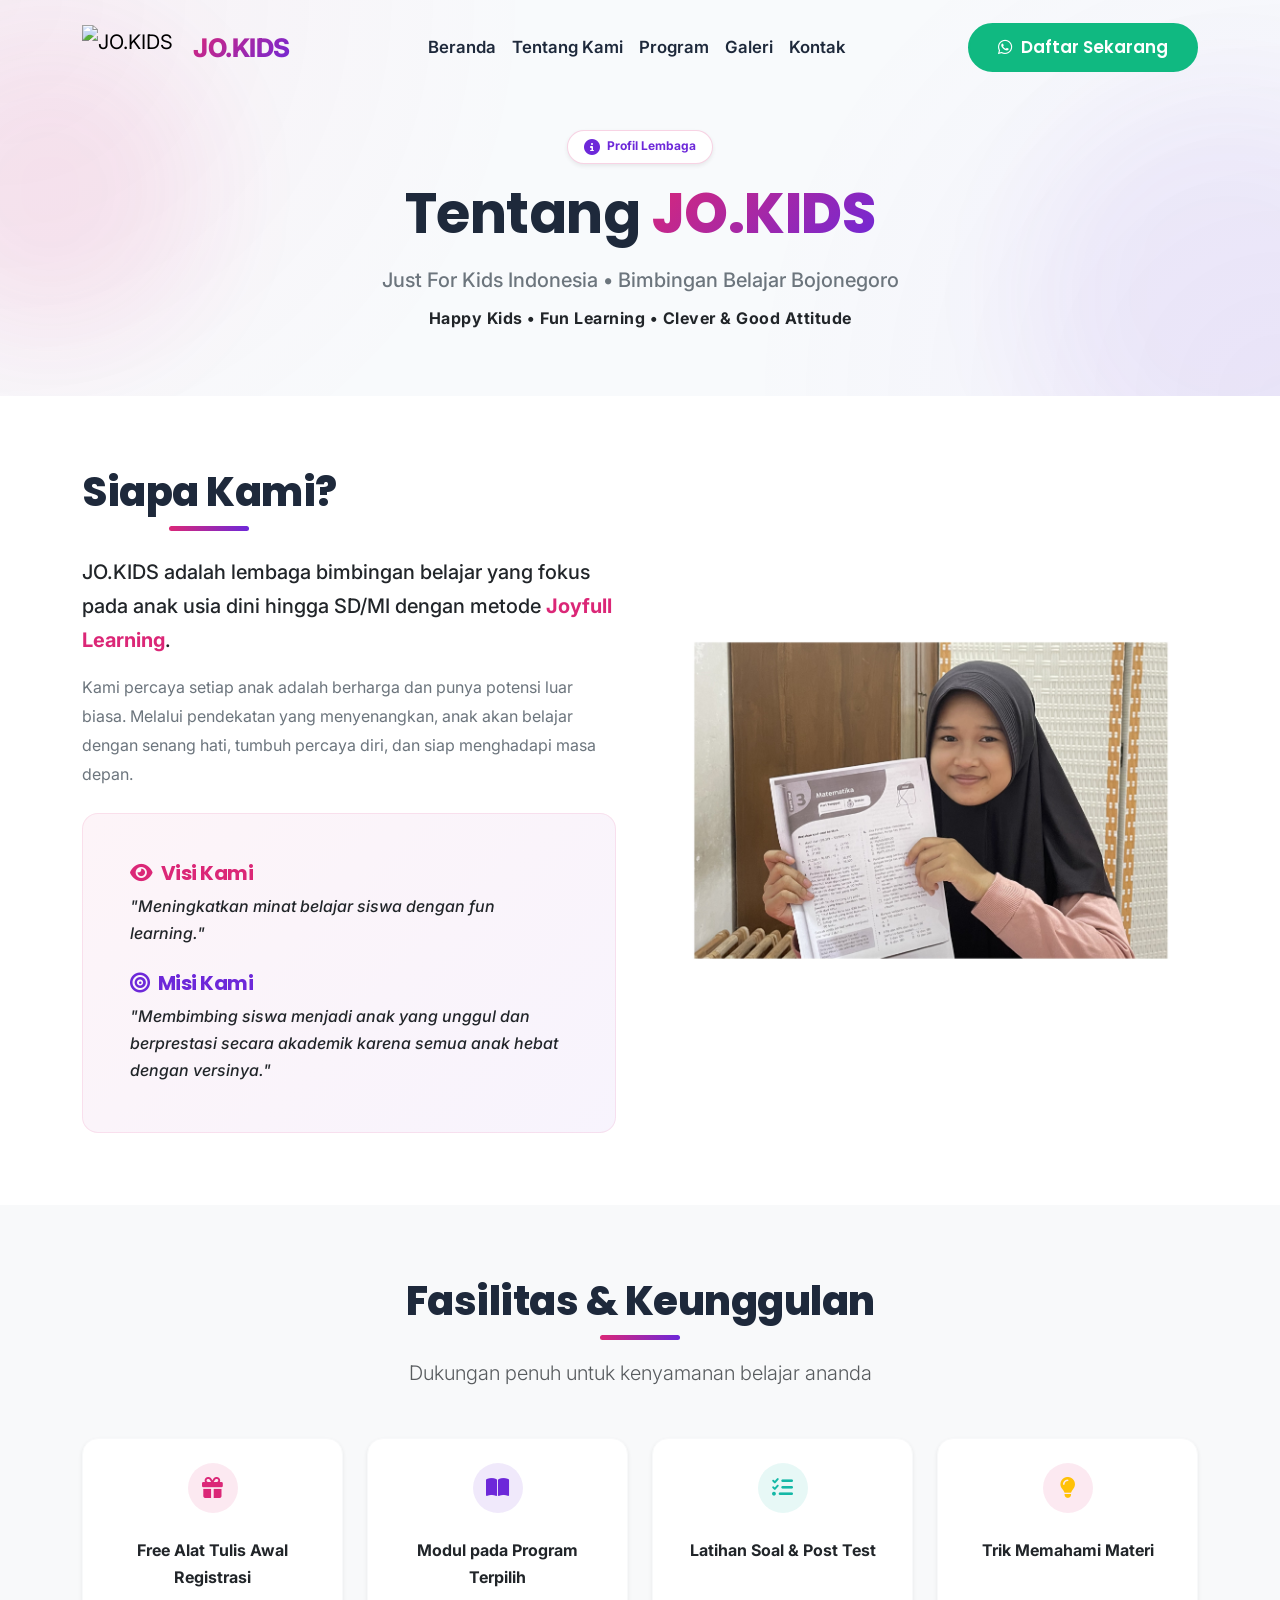
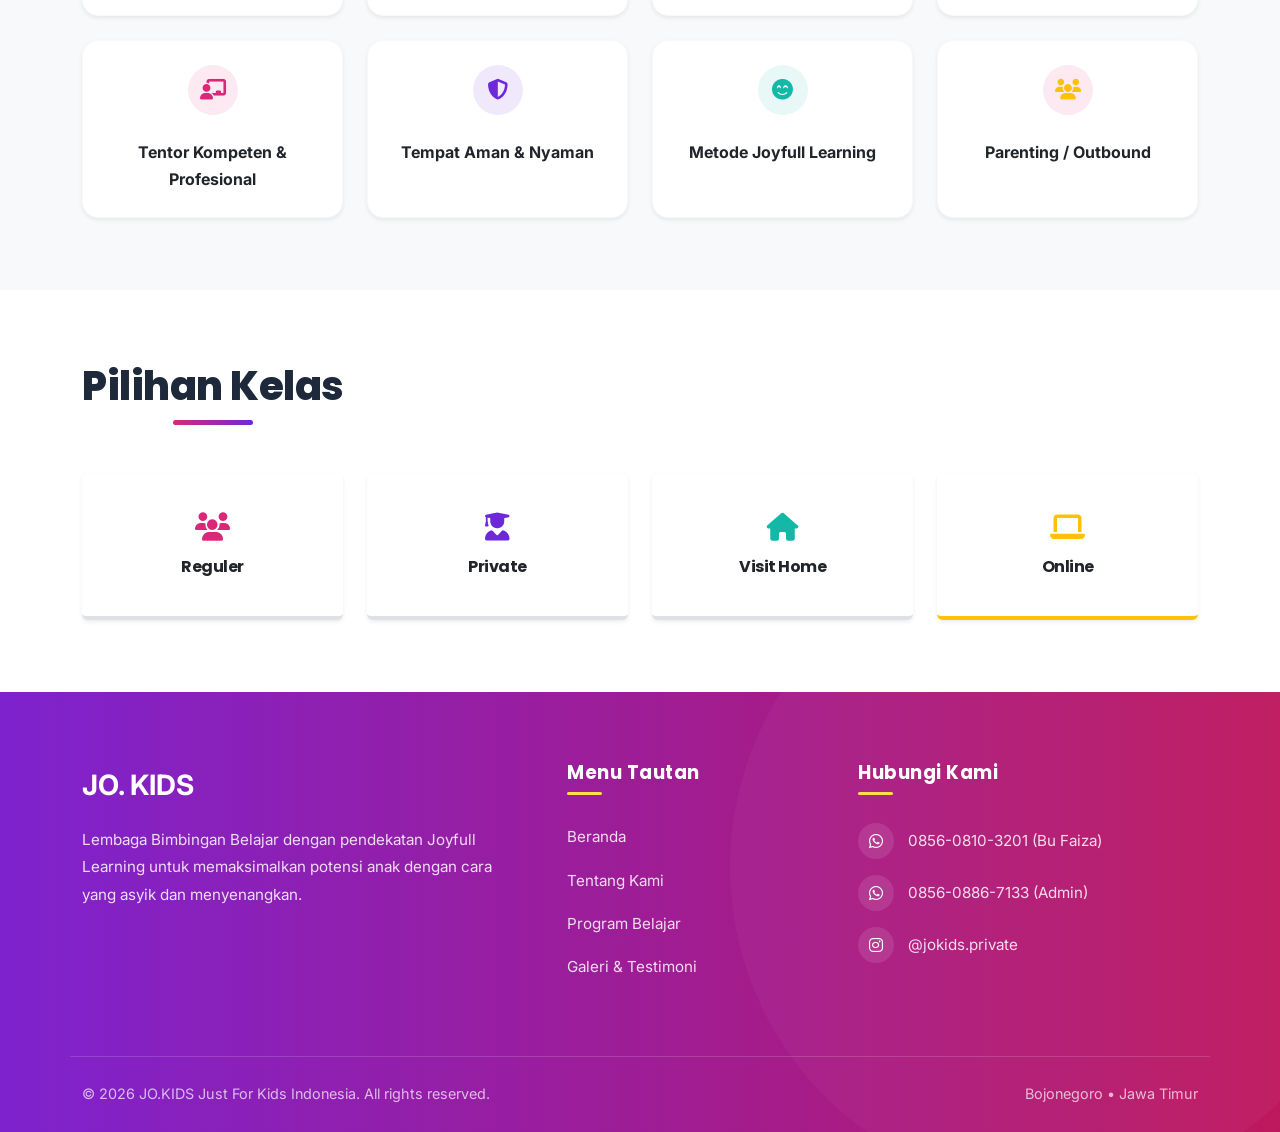
==== commit 5483794a: "update css footer" ====
--- a/pages/about/index.html
+++ b/pages/about/index.html
@@ -81,8 +81,7 @@
 
                 <div class="col-lg-6 text-center position-relative">
                     <div class="img-backdrop"></div>
-                    <img src="https://images.unsplash.com/photo-1577896851231-70ef18881754?q=80&w=600&auto=format&fit=crop"
-                        alt="Tentang JO.KIDS"
+                    <img src="/public/matematika.jpg" alt="Tentang JO.KIDS"
                         class="img-fluid rounded-4 shadow-premium position-relative z-1 border border-white border-4">
                 </div>
             </div>
--- a/assets/css/style.css
+++ b/assets/css/style.css
@@ -750,4 +750,46 @@
 
 .testimo-card h5 {
     font-size: 1rem !important;
+}
+
+/* =========================================================================
+   PERBAIKAN FOOTER & MENU MOBILE (RATA TENGAH SEMPURNA)
+   ========================================================================= */
+@media (max-width: 991.98px) {
+
+    /* 1. Memaksa area Footer rata tengah */
+    .custom-footer {
+        text-align: center !important;
+    }
+
+    /* 2. Memastikan garis kuning di bawah judul menu ikut ke tengah */
+    .custom-footer h6::after {
+        left: 50% !important;
+        transform: translateX(-50%) !important;
+    }
+
+    /* 3. Mendorong Ikon & Teks Kontak (WA, IG, Email) ke tengah */
+    .custom-footer .footer-link,
+    .custom-footer .d-flex,
+    .navbar-collapse .d-flex,
+    .navbar-collapse .footer-link {
+        justify-content: center !important;
+        text-align: center !important;
+        width: 100% !important;
+    }
+
+    /* 4. Menyesuaikan jarak ikon saat posisinya di tengah agar seimbang */
+    .custom-footer .footer-contact-icon,
+    .navbar-collapse .footer-contact-icon {
+        margin-right: 12px !important;
+    }
+
+    /* 5. Merapikan bungkus list/daftar jika ada */
+    .custom-footer ul,
+    .navbar-collapse ul {
+        padding-left: 0 !important;
+        display: flex;
+        flex-direction: column;
+        align-items: center;
+    }
 }
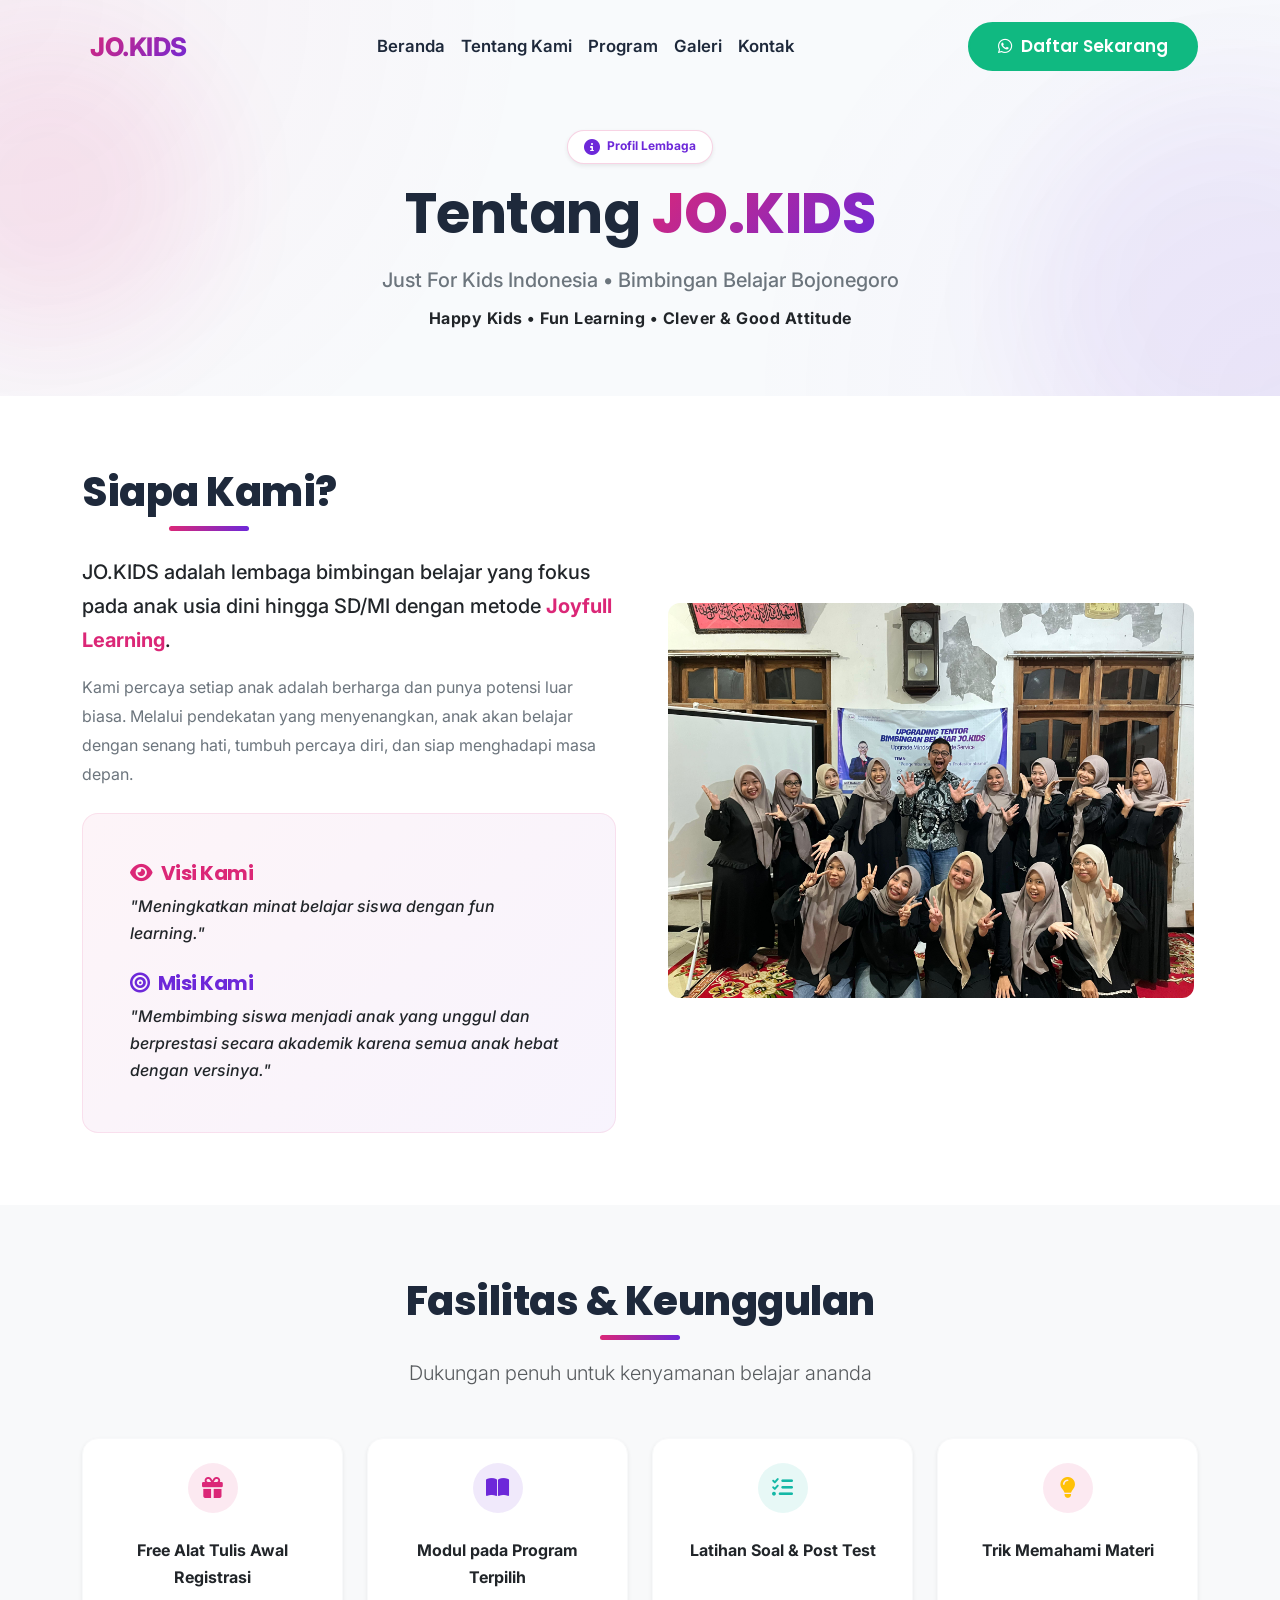
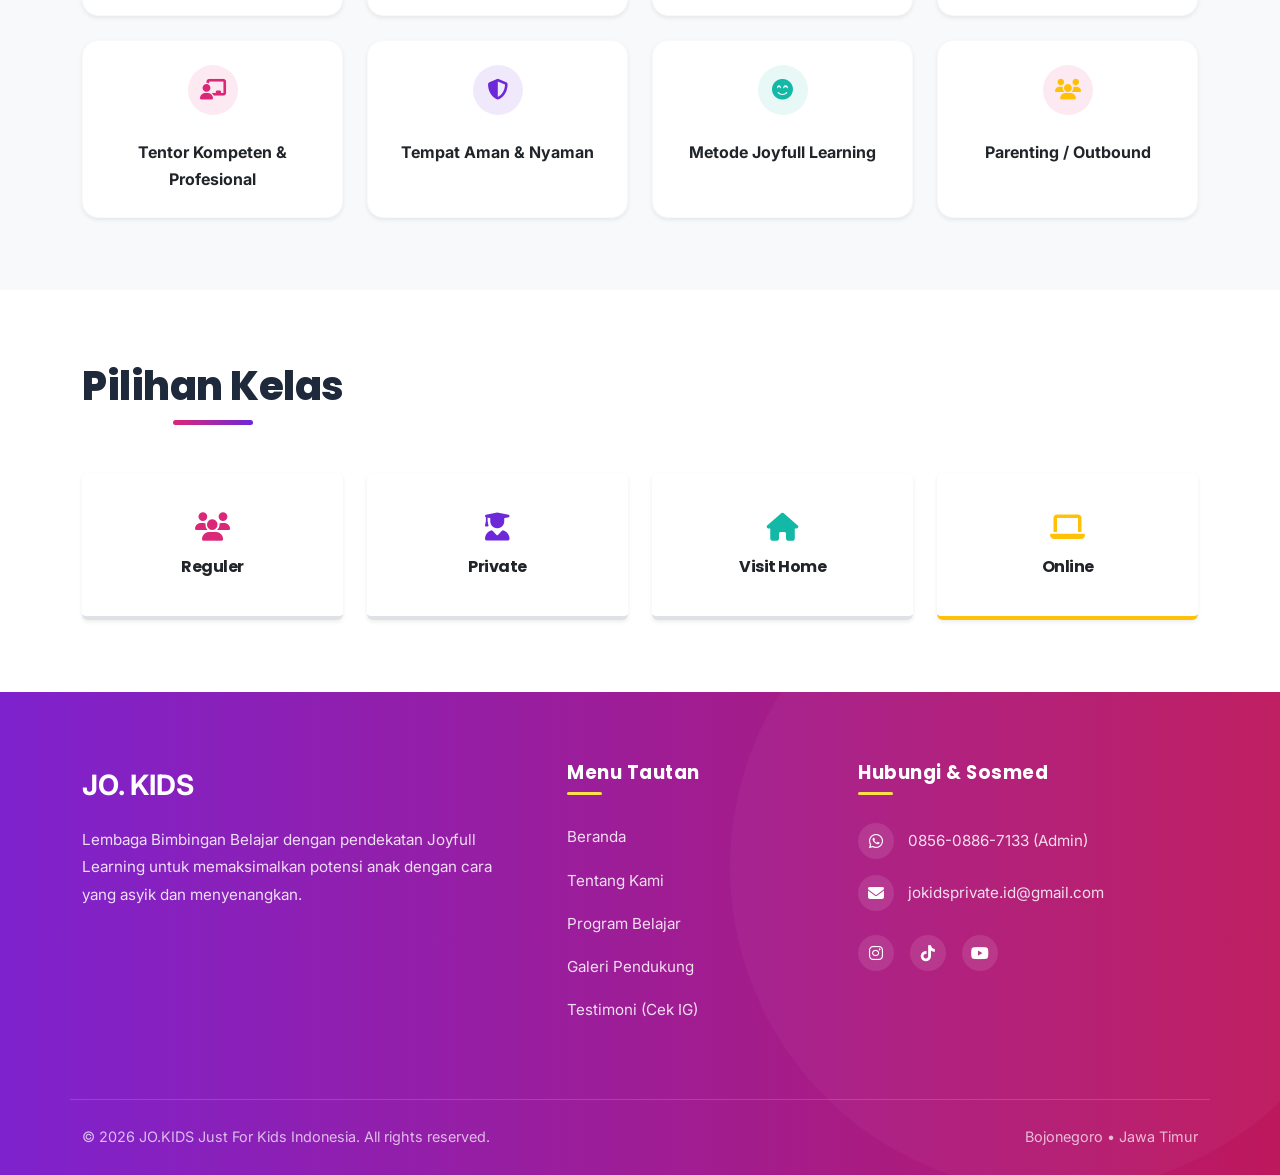
==== commit 85e25962: "update program dan cp" ====
--- a/pages/about/index.html
+++ b/pages/about/index.html
@@ -81,7 +81,7 @@
 
                 <div class="col-lg-6 text-center position-relative">
                     <div class="img-backdrop"></div>
-                    <img src="/public/matematika.jpg" alt="Tentang JO.KIDS"
+                    <img src="/public/UPGRADING TENTOR/1.jpeg" alt="Tentang JO.KIDS"
                         class="img-fluid rounded-4 shadow-premium position-relative z-1 border border-white border-4">
                 </div>
             </div>
--- a/assets/css/style.css
+++ b/assets/css/style.css
@@ -792,4 +792,142 @@
         flex-direction: column;
         align-items: center;
     }
+}
+
+/* =========================================================================
+   TAMBAHAN REVISI: MODAL DOKUMENTASI, TABEL HARGA BROSUR & SOSMED
+   ========================================================================= */
+
+/* Sosmed Ikon Tambahan */
+.fab.fa-tiktok,
+.fab.fa-youtube {
+    transition: all 0.3s ease;
+}
+
+/* Portrait Image Carousel dalam Modal */
+.portrait-carousel-img {
+    height: 70vh;
+    object-fit: contain;
+    background-color: #000;
+    border-radius: 12px;
+}
+
+.modal-content.bg-transparent {
+    box-shadow: none !important;
+    border: none !important;
+}
+
+/* Tabel Jadwal Scrollable */
+.schedule-table-wrapper {
+    max-height: 400px;
+    overflow-y: auto;
+}
+
+.schedule-table-wrapper thead th {
+    position: sticky;
+    top: 0;
+    z-index: 2;
+}
+
+/* Penyesuaian Grid 6 Program */
+.program-features li span {
+    font-size: 0.9rem;
+}
+
+.feature-card .icon-box-feature {
+    width: 70px !important;
+    height: 70px !important;
+    font-size: 2rem !important;
+}
+
+/* =========================================================================
+   MASONRY GRID KHUSUS HALAMAN GALLERY (PINTEREST STYLE)
+   ========================================================================= */
+.masonry-container {
+    column-count: 3;
+    column-gap: 1.5rem;
+    padding: 15px;
+}
+
+.masonry-item {
+    break-inside: avoid;
+    margin-bottom: 1.5rem;
+    position: relative;
+    overflow: hidden;
+    border-radius: 1rem;
+    box-shadow: 0 10px 20px rgba(0, 0, 0, 0.05);
+    transition: transform 0.3s ease, box-shadow 0.3s ease;
+    cursor: pointer;
+}
+
+.masonry-item:hover {
+    transform: translateY(-5px);
+    box-shadow: 0 15px 30px rgba(219, 39, 119, 0.15);
+    /* Menggunakan variabel Pink kamu */
+}
+
+.masonry-item img {
+    width: 100%;
+    height: auto;
+    display: block;
+    border-radius: 1rem;
+    transition: transform 0.5s ease;
+}
+
+.masonry-item:hover img {
+    transform: scale(1.05);
+}
+
+.masonry-overlay {
+    position: absolute;
+    bottom: 0;
+    left: 0;
+    right: 0;
+    background: linear-gradient(to top, rgba(30, 41, 59, 0.9), transparent);
+    padding: 2rem 1.5rem 1rem;
+    transform: translateY(100%);
+    transition: transform 0.3s ease;
+}
+
+.masonry-item:hover .masonry-overlay {
+    transform: translateY(0);
+}
+
+/* Tombol Filter Kategori */
+.filter-btn {
+    border: 2px solid transparent;
+    background: #fff;
+    color: #475569;
+    border-radius: 50px;
+    padding: 8px 20px;
+    font-weight: 600;
+    transition: all 0.3s ease;
+    box-shadow: 0 4px 6px rgba(0, 0, 0, 0.05);
+}
+
+.filter-btn.active,
+.filter-btn:hover {
+    background: linear-gradient(135deg, var(--pink), var(--purple));
+    color: white;
+    box-shadow: 0 10px 20px rgba(109, 40, 217, 0.2);
+}
+
+/* Responsif Masonry Grid */
+@media (max-width: 992px) {
+    .masonry-container {
+        column-count: 2;
+    }
+}
+
+@media (max-width: 576px) {
+    .masonry-container {
+        column-count: 1;
+    }
+
+    /* Di HP overlay selalu muncul agar gampang dibaca */
+    .masonry-overlay {
+        transform: translateY(0);
+        padding: 1rem;
+        background: linear-gradient(to top, rgba(30, 41, 59, 0.7), transparent);
+    }
 }
